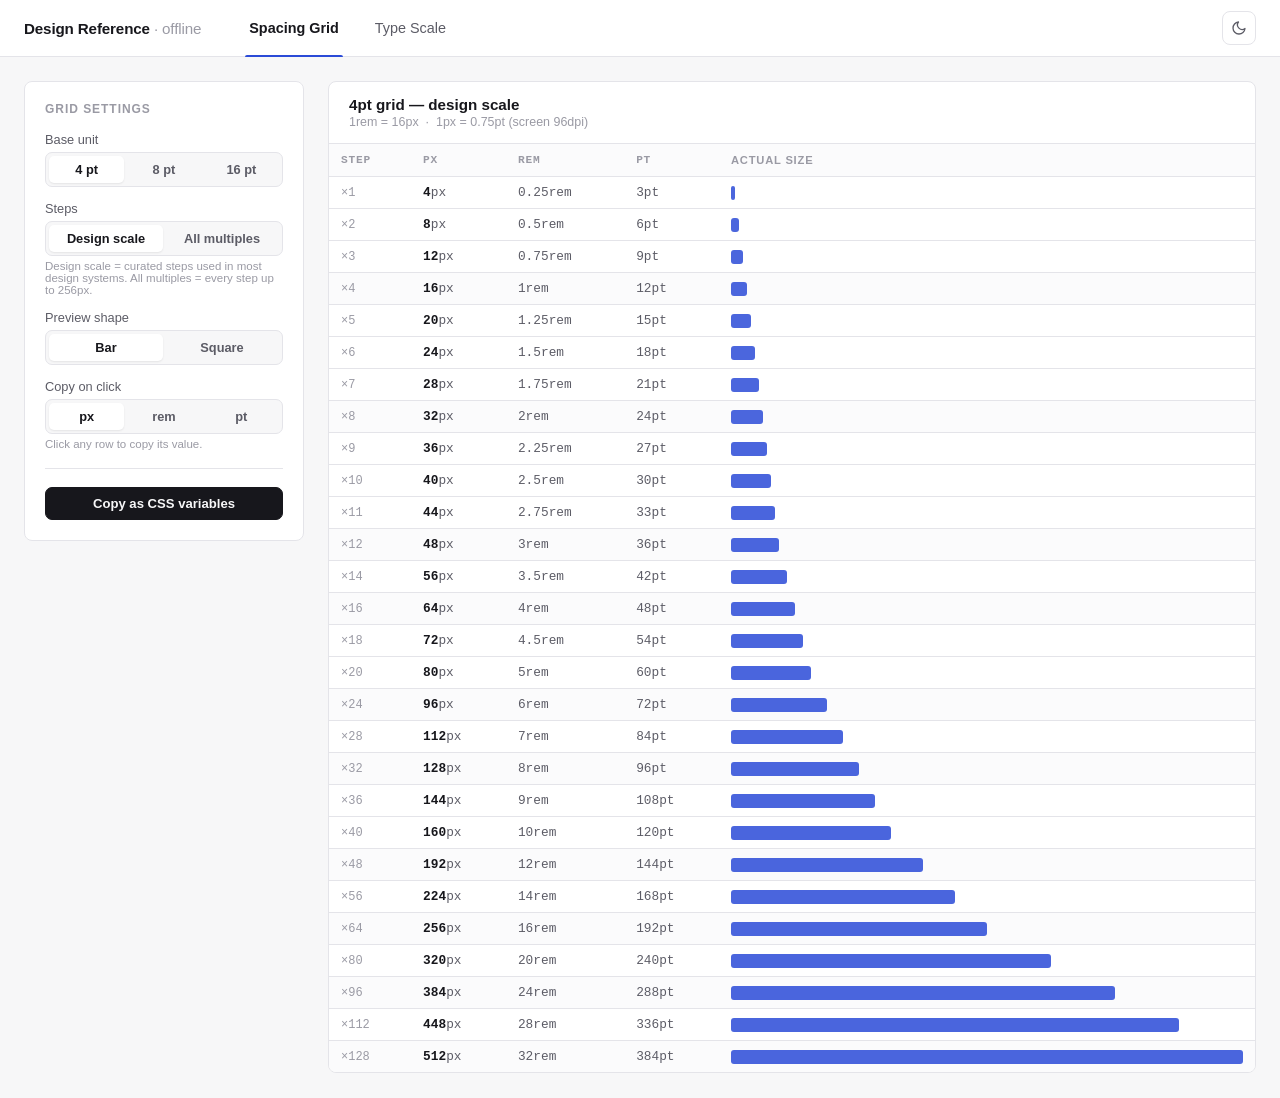
==== index.html @ 688b5477 "Add landing/blog page preview to type scale and make layout fluid (v1.3.0)" ====
<!DOCTYPE html>
<html lang="en">
<head>
<meta charset="UTF-8">
<meta name="viewport" content="width=device-width, initial-scale=1.0">
<title>Design Reference — Spacing & Type Scale</title>
<script>
(function(){
  try{
    var t = localStorage.getItem('theme');
    if(!t) t = window.matchMedia && matchMedia('(prefers-color-scheme: dark)').matches ? 'dark' : 'light';
    document.documentElement.setAttribute('data-theme', t);
  }catch(e){}
})();
</script>
<style>
  :root{
    --bg:#f7f7f8;
    --surface:#ffffff;
    --surface-2:#fbfbfc;
    --border:#e4e4e9;
    --border-soft:#f0f0f3;
    --border-strong:#d0d0d8;
    --text:#17171c;
    --text-2:#5c5c66;
    --text-3:#9a9aa4;
    --accent:#2b4bd7;
    --accent-soft:#eef1fd;
    --flash:#dcfce7;
    --mono:ui-monospace,'Cascadia Code','SF Mono',Menlo,Consolas,monospace;
    --sans:-apple-system,BlinkMacSystemFont,'Segoe UI',Roboto,Helvetica,Arial,sans-serif;
    --radius:8px;
    color-scheme:light;
  }
  [data-theme="dark"]{
    --bg:#141417;
    --surface:#1d1d22;
    --surface-2:#222228;
    --border:#2c2c34;
    --border-soft:#26262d;
    --border-strong:#3e3e48;
    --text:#ececf1;
    --text-2:#a5a5b0;
    --text-3:#70707c;
    --accent:#7e96f2;
    --accent-soft:#232a45;
    --flash:#1d3a2a;
    color-scheme:dark;
  }
  *{box-sizing:border-box;margin:0;padding:0}
  html{font-size:16px}
  body{
    font-family:var(--sans);
    background:var(--bg);
    color:var(--text);
    -webkit-font-smoothing:antialiased;
    min-height:100vh;
  }

  /* ---------- Top bar / tabs ---------- */
  header{
    background:var(--surface);
    border-bottom:1px solid var(--border);
    position:sticky;top:0;z-index:50;
  }
  .topbar{
    display:flex;align-items:center;gap:32px;
    padding:0 24px;height:56px;
  }
  .brand{font-weight:700;font-size:.95rem;letter-spacing:-.01em;white-space:nowrap}
  .brand span{color:var(--text-3);font-weight:500}
  nav{display:flex;gap:4px;height:100%}
  .tab-btn{
    appearance:none;border:none;background:none;cursor:pointer;
    font:inherit;font-size:.9rem;font-weight:500;color:var(--text-2);
    padding:0 16px;height:100%;position:relative;
  }
  .tab-btn:hover{color:var(--text)}
  .tab-btn.active{color:var(--text);font-weight:600}
  .tab-btn.active::after{
    content:"";position:absolute;left:12px;right:12px;bottom:-1px;
    height:2px;background:var(--accent);border-radius:2px 2px 0 0;
  }
  .tab-btn:focus-visible{outline:2px solid var(--accent);outline-offset:-4px;border-radius:6px}

  .theme-toggle{
    margin-left:auto;appearance:none;cursor:pointer;
    background:none;border:1px solid var(--border);border-radius:8px;
    width:34px;height:34px;display:flex;align-items:center;justify-content:center;
    color:var(--text-2);flex:none;
  }
  .theme-toggle:hover{color:var(--text);border-color:var(--border-strong)}
  .theme-toggle:focus-visible{outline:2px solid var(--accent);outline-offset:2px}
  .theme-toggle svg{width:16px;height:16px;display:block}
  [data-theme="dark"] .icon-moon{display:none}
  :root:not([data-theme="dark"]) .icon-sun{display:none}

  main{padding:24px}
  .panel{display:none}
  .panel.active{display:block}

  /* ---------- Shared layout: sidebar + content ---------- */
  .tool{
    display:grid;grid-template-columns:280px 1fr;gap:24px;align-items:start;
  }
  .sidebar{
    background:var(--surface);border:1px solid var(--border);border-radius:var(--radius);
    padding:20px;position:sticky;top:80px;
  }
  .sidebar h2{font-size:.75rem;font-weight:700;text-transform:uppercase;letter-spacing:.08em;color:var(--text-3);margin-bottom:16px}
  .field{margin-bottom:14px}
  .field label{display:block;font-size:.8rem;font-weight:500;color:var(--text-2);margin-bottom:5px}
  .field input[type=text],.field input[type=number],.field select{
    width:100%;padding:8px 10px;font:inherit;font-size:.875rem;
    border:1px solid var(--border-strong);border-radius:6px;background:var(--surface);color:var(--text);
  }
  .field input:focus,.field select:focus{outline:2px solid var(--accent);outline-offset:-1px;border-color:var(--accent)}
  .field .hint{font-size:.72rem;color:var(--text-3);margin-top:4px}
  .divider{height:1px;background:var(--border);margin:18px 0}

  .seg{
    display:flex;background:var(--bg);border:1px solid var(--border);border-radius:7px;padding:3px;gap:2px;
  }
  .seg button{
    flex:1;appearance:none;border:none;background:none;cursor:pointer;
    font:inherit;font-size:.8rem;font-weight:600;color:var(--text-2);
    padding:6px 4px;border-radius:5px;
  }
  .seg button.active{background:var(--surface);color:var(--text);box-shadow:0 1px 2px rgba(0,0,0,.08)}
  .seg button:focus-visible{outline:2px solid var(--accent);outline-offset:-2px}

  .btn{
    appearance:none;border:1px solid var(--border-strong);background:var(--surface);
    font:inherit;font-size:.82rem;font-weight:600;color:var(--text);
    padding:8px 14px;border-radius:7px;cursor:pointer;width:100%;
  }
  .btn:hover{border-color:var(--text-3)}
  .btn.primary{background:var(--text);border-color:var(--text);color:var(--bg)}
  .btn.primary:hover{opacity:.88}
  .btn:focus-visible{outline:2px solid var(--accent);outline-offset:2px}

  .content{
    background:var(--surface);border:1px solid var(--border);border-radius:var(--radius);
    overflow:hidden;
  }
  .content-head{
    display:flex;align-items:center;justify-content:space-between;gap:16px;
    padding:14px 20px;border-bottom:1px solid var(--border);flex-wrap:wrap;
  }
  .content-head h3{font-size:.95rem;font-weight:650}
  .content-head .sub{font-size:.78rem;color:var(--text-3);font-weight:400;margin-top:2px}

  /* ---------- Spacing table ---------- */
  .sp-table{width:100%;border-collapse:collapse}
  .sp-table th{
    text-align:left;font-size:.7rem;font-weight:700;text-transform:uppercase;letter-spacing:.07em;
    color:var(--text-3);padding:10px 12px;border-bottom:1px solid var(--border);
    background:var(--surface-2);position:sticky;top:56px;z-index:10;
  }
  .sp-table td{
    padding:8px 12px;border-bottom:1px solid var(--border);
    font-size:.85rem;vertical-align:middle;
  }
  .sp-table tr:last-child td{border-bottom:none}
  .sp-table tr.sp-row{cursor:pointer}
  .sp-table tr.sp-row:hover{background:var(--accent-soft)}
  .sp-table tr.milestone td{background:var(--surface-2)}
  .sp-table tr.milestone:hover td{background:var(--accent-soft)}
  td.mono,th.num{font-family:var(--mono)}
  td.mono{font-size:.8rem;color:var(--text-2);white-space:nowrap}
  td.mono b{color:var(--text);font-weight:600}
  .mult{font-family:var(--mono);font-size:.75rem;color:var(--text-3);white-space:nowrap}
  .bar-cell{width:45%}
  .bar{
    height:14px;background:var(--accent);border-radius:3px;min-width:2px;
    opacity:.85;
  }
  .bar-wrap{display:flex;align-items:center;gap:8px}
  .square{
    background:var(--accent-soft);border:1.5px solid var(--accent);border-radius:3px;flex:none;
  }
  .copied-flash{animation:flash .6s ease}
  @keyframes flash{0%{background:var(--flash)}100%{background:transparent}}

  /* ---------- Type scale ---------- */
  .ts-rows{padding:8px 0}
  .ts-row{
    display:flex;align-items:baseline;gap:20px;
    padding:10px 20px;border-bottom:1px solid var(--border-soft);
  }
  .ts-row:last-child{border-bottom:none}
  .ts-row:hover{background:var(--surface-2)}
  .ts-meta{
    flex:none;width:150px;text-align:right;
    font-family:var(--mono);font-size:.75rem;color:var(--text-3);
    display:flex;justify-content:flex-end;align-items:baseline;gap:10px;
    cursor:pointer;user-select:none;
  }
  .ts-meta:hover .ts-size{color:var(--accent)}
  .ts-tag{font-weight:700;color:var(--text-2)}
  .ts-size{white-space:nowrap}
  .ts-sample{
    flex:1;min-width:0;white-space:nowrap;overflow:hidden;
    outline:none;
  }
  .ts-sample:focus{outline:2px dashed var(--border-strong);outline-offset:2px;border-radius:4px}

  .head-controls{display:flex;gap:10px;flex-wrap:wrap;align-items:center}
  .head-controls .seg button{flex:none;padding:6px 12px}
  .head-controls .btn{width:auto}

  /* ---------- page preview (landing / blog) ---------- */
  .pv-select{
    padding:7px 10px;font:inherit;font-size:.82rem;font-weight:500;
    border:1px solid var(--border-strong);border-radius:7px;
    background:var(--surface);color:var(--text);cursor:pointer;
  }
  .pv-select:focus{outline:2px solid var(--accent);outline-offset:-1px}
  #ts-preview{padding:20px;background:var(--bg);border-top:1px solid var(--border)}
  #ts-preview.fullscreen{position:fixed;inset:0;z-index:80;overflow:auto;padding:24px;border:none}
  .pv-close{display:none;position:fixed;top:16px;right:16px;z-index:81;width:auto}
  #ts-preview.fullscreen .pv-close{display:block}
  .pv-frame{background:var(--surface);border:1px solid var(--border);border-radius:10px;margin:0 auto;overflow:hidden}
  .pv-frame.mobile{width:375px;max-width:100%}
  #ts-body.side{display:grid;grid-template-columns:1fr 1fr;align-items:stretch}
  #ts-body.side .ts-rows{max-height:75vh;overflow:auto}
  #ts-body.side #ts-preview:not(.fullscreen){max-height:75vh;overflow:auto;border-top:none;border-left:1px solid var(--border)}
  @media (max-width:1100px){
    #ts-body.side{grid-template-columns:1fr}
    #ts-body.side .ts-rows{max-height:none}
    #ts-body.side #ts-preview:not(.fullscreen){max-height:none;border-left:none;border-top:1px solid var(--border)}
  }

  .pv-page{
    font-family:var(--pv-body-font);font-weight:var(--pv-body-weight);
    line-height:var(--pv-body-lh);font-size:var(--pv-p);color:var(--text);
    padding:32px;overflow-wrap:break-word;
  }
  .pv-frame.mobile .pv-page{padding:20px}
  .pv-page h1,.pv-page h2,.pv-page h3{
    font-family:var(--pv-head-font);font-weight:var(--pv-head-weight);
    line-height:var(--pv-head-lh);letter-spacing:var(--pv-head-ls);margin:0 0 .45em;
  }
  .pv-page h1{font-size:var(--pv-h1)}
  .pv-page h2{font-size:var(--pv-h2);margin-top:1.6em}
  .pv-page h3{font-size:var(--pv-h3)}
  .pv-page p{margin:0 0 1em}
  .pv-page small{font-size:var(--pv-small);color:var(--text-3)}
  .pv-page ul{margin:0 0 1em 1.2em;padding:0}
  .pv-page li{margin-bottom:.4em}
  .pv-page blockquote{
    margin:1.4em 0;padding:.2em 0 .2em 1em;border-left:3px solid var(--accent);
    color:var(--text-2);font-size:var(--pv-h6);
  }
  .pv-nav{display:flex;justify-content:space-between;align-items:baseline;gap:16px;padding-bottom:24px;border-bottom:1px solid var(--border);margin-bottom:40px}
  .pv-nav span{font-size:var(--pv-small);color:var(--text-2)}
  .pv-hero{text-align:center;max-width:640px;margin:0 auto 56px}
  .pv-hero p{color:var(--text-2)}
  .pv-btn{
    display:inline-block;font-size:var(--pv-small);font-weight:600;
    border:1px solid var(--border-strong);border-radius:8px;padding:.6em 1.1em;margin:0 4px;
  }
  .pv-btn.primary{background:var(--accent);border-color:var(--accent);color:#fff}
  .pv-cards{display:grid;grid-template-columns:repeat(auto-fit,minmax(170px,1fr));gap:16px;margin-top:1.2em}
  .pv-cards>div{border:1px solid var(--border);border-radius:8px;padding:18px}
  .pv-cards p{margin:0;color:var(--text-2);font-size:var(--pv-small)}
  .pv-foot{border-top:1px solid var(--border);margin-top:48px;padding-top:20px}
  .pv-article{max-width:640px;margin:0 auto}
  .pv-lede{font-size:var(--pv-h6);color:var(--text-2)}

  /* toast */
  #toast{
    position:fixed;bottom:24px;left:50%;transform:translateX(-50%) translateY(80px);
    background:var(--text);color:var(--bg);font-size:.82rem;font-weight:500;
    padding:9px 16px;border-radius:8px;opacity:0;transition:.25s ease;pointer-events:none;z-index:100;
    font-family:var(--mono);
  }
  #toast.show{opacity:1;transform:translateX(-50%) translateY(0)}

  /* modal for CSS export */
  #modal{
    position:fixed;inset:0;background:rgba(20,20,25,.45);z-index:90;
    display:none;align-items:center;justify-content:center;padding:24px;
  }
  #modal.open{display:flex}
  .modal-box{
    background:var(--surface);border-radius:12px;max-width:560px;width:100%;
    max-height:80vh;display:flex;flex-direction:column;overflow:hidden;
    box-shadow:0 20px 60px rgba(0,0,0,.25);
  }
  .modal-head{display:flex;justify-content:space-between;align-items:center;padding:14px 18px;border-bottom:1px solid var(--border)}
  .modal-head h4{font-size:.9rem}
  .modal-head button{appearance:none;border:none;background:none;font-size:1.1rem;cursor:pointer;color:var(--text-3);padding:4px}
  .modal-box pre{
    overflow:auto;padding:16px 18px;font-family:var(--mono);font-size:.78rem;line-height:1.55;
    color:var(--text-2);flex:1;
  }
  .modal-foot{padding:12px 18px;border-top:1px solid var(--border)}

  @media (max-width:900px){
    .tool{grid-template-columns:1fr}
    .sidebar{position:static}
    .ts-meta{width:110px}
    .bar-cell{width:30%}
  }
</style>
</head>
<body>

<header>
  <div class="topbar">
    <div class="brand">Design Reference <span>· offline</span></div>
    <nav role="tablist">
      <button class="tab-btn active" role="tab" data-tab="spacing" aria-selected="true">Spacing Grid</button>
      <button class="tab-btn" role="tab" data-tab="type" aria-selected="false">Type Scale</button>
    </nav>
    <button class="theme-toggle" id="theme-toggle" aria-label="Toggle dark mode" title="Toggle dark mode">
      <svg class="icon-moon" viewBox="0 0 24 24" fill="none" stroke="currentColor" stroke-width="2" stroke-linecap="round" stroke-linejoin="round" aria-hidden="true">
        <path d="M21 12.8A9 9 0 1 1 11.2 3a7 7 0 0 0 9.8 9.8z"/>
      </svg>
      <svg class="icon-sun" viewBox="0 0 24 24" fill="none" stroke="currentColor" stroke-width="2" stroke-linecap="round" stroke-linejoin="round" aria-hidden="true">
        <circle cx="12" cy="12" r="4"/>
        <path d="M12 2v2M12 20v2M4.93 4.93l1.41 1.41M17.66 17.66l1.41 1.41M2 12h2M20 12h2M4.93 19.07l1.41-1.41M17.66 6.34l1.41-1.41"/>
      </svg>
    </button>
  </div>
</header>

<main>

<!-- ============ SPACING ============ -->
<section id="panel-spacing" class="panel active">
  <div class="tool">
    <aside class="sidebar">
      <h2>Grid settings</h2>
      <div class="field">
        <label>Base unit</label>
        <div class="seg" id="sp-base">
          <button data-v="4" class="active">4&nbsp;pt</button>
          <button data-v="8">8&nbsp;pt</button>
          <button data-v="16">16&nbsp;pt</button>
        </div>
      </div>
      <div class="field">
        <label>Steps</label>
        <div class="seg" id="sp-mode">
          <button data-v="curated" class="active">Design scale</button>
          <button data-v="all">All multiples</button>
        </div>
        <div class="hint">Design scale = curated steps used in most design systems. All multiples = every step up to 256px.</div>
      </div>
      <div class="field">
        <label>Preview shape</label>
        <div class="seg" id="sp-shape">
          <button data-v="bar" class="active">Bar</button>
          <button data-v="square">Square</button>
        </div>
      </div>
      <div class="field">
        <label>Copy on click</label>
        <div class="seg" id="sp-copyunit">
          <button data-v="px" class="active">px</button>
          <button data-v="rem">rem</button>
          <button data-v="pt">pt</button>
        </div>
        <div class="hint">Click any row to copy its value.</div>
      </div>
      <div class="divider"></div>
      <button class="btn primary" id="sp-export">Copy as CSS variables</button>
    </aside>

    <div class="content">
      <div class="content-head">
        <div>
          <h3 id="sp-title">4pt grid — design scale</h3>
          <div class="sub">1rem = 16px &nbsp;·&nbsp; 1px = 0.75pt (screen 96dpi)</div>
        </div>
      </div>
      <table class="sp-table">
        <thead>
          <tr>
            <th class="num">Step</th>
            <th class="num">px</th>
            <th class="num">rem</th>
            <th class="num">pt</th>
            <th class="bar-cell">Actual size</th>
          </tr>
        </thead>
        <tbody id="sp-body"></tbody>
      </table>
    </div>
  </div>
</section>

<!-- ============ TYPE SCALE ============ -->
<section id="panel-type" class="panel">
  <div class="tool">
    <aside class="sidebar">
      <h2>Type settings</h2>
      <div class="field">
        <label for="ts-basesize">Base font-size (px)</label>
        <input type="number" id="ts-basesize" value="16" min="8" max="32" step="1">
      </div>
      <div class="field">
        <label for="ts-scale">Scale ratio</label>
        <select id="ts-scale">
          <option value="1.067">1.067 — Minor Second</option>
          <option value="1.125">1.125 — Major Second</option>
          <option value="1.200" selected>1.200 — Minor Third</option>
          <option value="1.250">1.250 — Major Third</option>
          <option value="1.333">1.333 — Perfect Fourth</option>
          <option value="1.414">1.414 — Augmented Fourth</option>
          <option value="1.500">1.500 — Perfect Fifth</option>
          <option value="1.618">1.618 — Golden Ratio</option>
          <option value="custom">Custom…</option>
        </select>
      </div>
      <div class="field" id="ts-custom-wrap" style="display:none">
        <label for="ts-custom">Custom ratio</label>
        <input type="number" id="ts-custom" value="1.28" min="1.01" max="2.5" step="0.001">
      </div>

      <div class="divider"></div>
      <h2>Body</h2>
      <div class="field">
        <label for="ts-font">Font</label>
        <select id="ts-font">
          <option value="Inter, -apple-system, BlinkMacSystemFont, 'Segoe UI', sans-serif" selected>Inter / System Sans</option>
          <option value="Arial, Helvetica, sans-serif">Arial / Helvetica</option>
          <option value="Verdana, Geneva, sans-serif">Verdana</option>
          <option value="'Trebuchet MS', sans-serif">Trebuchet MS</option>
          <option value="Georgia, 'Times New Roman', serif">Georgia</option>
          <option value="'Times New Roman', Times, serif">Times New Roman</option>
          <option value="'Palatino Linotype', Palatino, serif">Palatino</option>
          <option value="'Courier New', Courier, monospace">Courier New</option>
          <option value="ui-monospace, Menlo, Consolas, monospace">System Mono</option>
        </select>
        <div class="hint">System fonts only — works fully offline. Inter falls back to system sans if not installed.</div>
      </div>
      <div class="field">
        <label for="ts-bodyweight">Weight</label>
        <select id="ts-bodyweight">
          <option value="300">300 — Light</option>
          <option value="400">400 — Regular</option>
          <option value="500" selected>500 — Medium</option>
          <option value="600">600 — Semibold</option>
        </select>
      </div>
      <div class="field">
        <label for="ts-bodylh">Line-height</label>
        <input type="number" id="ts-bodylh" value="1.6" min="1" max="2.4" step="0.05">
      </div>

      <div class="divider"></div>
      <h2>Headings</h2>
      <div class="field">
        <label for="ts-headfont">Font</label>
        <select id="ts-headfont">
          <option value="inherit" selected>Inherit from body</option>
          <option value="Inter, -apple-system, BlinkMacSystemFont, 'Segoe UI', sans-serif">Inter / System Sans</option>
          <option value="Arial, Helvetica, sans-serif">Arial / Helvetica</option>
          <option value="Verdana, Geneva, sans-serif">Verdana</option>
          <option value="'Trebuchet MS', sans-serif">Trebuchet MS</option>
          <option value="Georgia, 'Times New Roman', serif">Georgia</option>
          <option value="'Times New Roman', Times, serif">Times New Roman</option>
          <option value="'Palatino Linotype', Palatino, serif">Palatino</option>
          <option value="'Courier New', Courier, monospace">Courier New</option>
          <option value="ui-monospace, Menlo, Consolas, monospace">System Mono</option>
        </select>
      </div>
      <div class="field">
        <label for="ts-headweight">Weight</label>
        <select id="ts-headweight">
          <option value="400">400 — Regular</option>
          <option value="500">500 — Medium</option>
          <option value="600">600 — Semibold</option>
          <option value="700" selected>700 — Bold</option>
          <option value="800">800 — Extrabold</option>
        </select>
      </div>
      <div class="field">
        <label for="ts-headlh">Line-height</label>
        <input type="number" id="ts-headlh" value="1.15" min="0.9" max="2" step="0.05">
      </div>
      <div class="field">
        <label for="ts-headls">Letter-spacing (em)</label>
        <input type="number" id="ts-headls" value="-0.022" min="-0.1" max="0.2" step="0.002">
      </div>

      <div class="divider"></div>
      <button class="btn primary" id="ts-export">Copy as CSS variables</button>
    </aside>

    <div class="content">
      <div class="content-head">
        <div>
          <h3>Type scale preview</h3>
          <div class="sub">Click a size label to copy it · click the text to edit the sample sentence</div>
        </div>
        <div class="head-controls">
          <div class="seg" id="ts-unit">
            <button data-v="rem" class="active">REM</button>
            <button data-v="px">PX</button>
            <button data-v="pt">PT</button>
          </div>
          <select id="pv-tpl" class="pv-select" aria-label="Page preview template">
            <option value="landing" selected>Landing page</option>
            <option value="blog">Blog post</option>
          </select>
          <div class="seg" id="pv-layout">
            <button data-v="below" class="active">Below</button>
            <button data-v="side">Side</button>
          </div>
          <div class="seg" id="ts-device">
            <button data-v="desktop" class="active">Desktop</button>
            <button data-v="mobile">Mobile</button>
          </div>
          <button class="btn" id="ts-fullscreen">Fullscreen</button>
        </div>
      </div>
      <div id="ts-body">
        <div class="ts-rows" id="ts-rows"></div>
        <div id="ts-preview">
          <button class="btn pv-close" id="pv-close">Close ✕ &nbsp;(Esc)</button>
          <div class="pv-frame" id="pv-frame"><div class="pv-page" id="pv-page"></div></div>
        </div>
      </div>
    </div>
  </div>
</section>

</main>

<div id="toast" role="status"></div>

<div id="modal" aria-modal="true" role="dialog">
  <div class="modal-box">
    <div class="modal-head">
      <h4 id="modal-title">CSS variables</h4>
      <button id="modal-close" aria-label="Close">✕</button>
    </div>
    <pre id="modal-code"></pre>
    <div class="modal-foot">
      <button class="btn primary" id="modal-copy">Copy to clipboard</button>
    </div>
  </div>
</div>

<script>
(function(){
  "use strict";
  var REM = 16;                 // 1rem = 16px
  var PX_TO_PT = 72/96;         // 0.75

  /* ---------- helpers ---------- */
  function $(s,c){return (c||document).querySelector(s)}
  function $$(s,c){return Array.prototype.slice.call((c||document).querySelectorAll(s))}
  function fmt(n,d){ var s = n.toFixed(d===undefined?3:d); return s.replace(/\.?0+$/,'') || '0'; }

  var toastTimer=null;
  function toast(msg){
    var t=$('#toast'); t.textContent=msg; t.classList.add('show');
    clearTimeout(toastTimer);
    toastTimer=setTimeout(function(){t.classList.remove('show')},1400);
  }
  function copyText(txt,label){
    function done(){ toast('Copied: '+(label||txt)); }
    if(navigator.clipboard && navigator.clipboard.writeText){
      navigator.clipboard.writeText(txt).then(done,function(){fallback()});
    } else fallback();
    function fallback(){
      var ta=document.createElement('textarea');
      ta.value=txt; ta.style.position='fixed'; ta.style.opacity='0';
      document.body.appendChild(ta); ta.select();
      try{document.execCommand('copy');done();}catch(e){}
      document.body.removeChild(ta);
    }
  }

  /* segmented control wiring */
  function seg(id, onChange){
    var el=$(id);
    el.addEventListener('click',function(e){
      var b=e.target.closest('button'); if(!b) return;
      $$('button',el).forEach(function(x){x.classList.remove('active')});
      b.classList.add('active');
      onChange(b.dataset.v);
    });
    return function(){ return $('button.active',el).dataset.v; };
  }

  /* ---------- theme toggle ---------- */
  $('#theme-toggle').addEventListener('click',function(){
    var next = document.documentElement.getAttribute('data-theme')==='dark' ? 'light' : 'dark';
    document.documentElement.setAttribute('data-theme', next);
    try{ localStorage.setItem('theme', next); }catch(e){}
  });

  /* ---------- tabs ---------- */
  $$('.tab-btn').forEach(function(btn){
    btn.addEventListener('click',function(){
      $$('.tab-btn').forEach(function(b){b.classList.remove('active');b.setAttribute('aria-selected','false')});
      btn.classList.add('active'); btn.setAttribute('aria-selected','true');
      $$('.panel').forEach(function(p){p.classList.remove('active')});
      $('#panel-'+btn.dataset.tab).classList.add('active');
    });
  });

  /* ================= SPACING ================= */
  // Curated design-system scales (px)
  var CURATED = {
    4:[4,8,12,16,20,24,28,32,36,40,44,48,56,64,72,80,96,112,128,144,160,192,224,256,320,384,448,512],
    8:[8,16,24,32,40,48,56,64,72,80,96,112,128,160,192,224,256,320,384,448,512],
    16:[16,32,48,64,80,96,112,128,160,192,224,256,320,384,448,512]
  };
  var MILESTONES = [16,32,48,64,96,128,192,256,384,512]; // visually anchor rows

  var spState = { base:4, mode:'curated', shape:'bar', copy:'px' };

  var getBase   = seg('#sp-base',   function(v){spState.base=+v; renderSpacing();});
  var getMode   = seg('#sp-mode',   function(v){spState.mode=v; renderSpacing();});
  var getShape  = seg('#sp-shape',  function(v){spState.shape=v; renderSpacing();});
  var getCopyU  = seg('#sp-copyunit',function(v){spState.copy=v;});

  function spacingValues(){
    if(spState.mode==='all'){
      var out=[], b=spState.base;
      for(var v=b; v<=256; v+=b) out.push(v);
      return out;
    }
    return CURATED[spState.base];
  }

  function renderSpacing(){
    var vals = spacingValues();
    var body = $('#sp-body');
    var maxBar = 512;
    $('#sp-title').textContent = spState.base+'pt grid — '+(spState.mode==='curated'?'design scale':'all multiples');
    var html = vals.map(function(px,i){
      var step = px/spState.base;
      var rem = px/REM, pt = px*PX_TO_PT;
      var isMile = MILESTONES.indexOf(px)>-1;
      var vis;
      if(spState.shape==='square'){
        var s = Math.min(px,96);
        vis = '<div class="bar-wrap"><div class="square" style="width:'+s+'px;height:'+s+'px" title="'+px+'×'+px+'px"></div>'+
              (px>96?'<span style="font-size:.7rem;color:var(--text-3)">shown capped at 96px</span>':'')+'</div>';
      } else {
        var w = Math.min(px,maxBar);
        vis = '<div class="bar-wrap"><div class="bar" style="width:'+w+'px"></div>'+
              (px>maxBar?'<span style="font-size:.7rem;color:var(--text-3)">capped</span>':'')+'</div>';
      }
      return '<tr class="sp-row'+(isMile?' milestone':'')+'" data-px="'+px+'">'+
        '<td class="mono"><span class="mult">×'+fmt(step,2)+'</span></td>'+
        '<td class="mono"><b>'+px+'</b>px</td>'+
        '<td class="mono">'+fmt(rem,4)+'rem</td>'+
        '<td class="mono">'+fmt(pt,2)+'pt</td>'+
        '<td class="bar-cell">'+vis+'</td>'+
      '</tr>';
    }).join('');
    body.innerHTML = html;
  }

  $('#sp-body').addEventListener('click',function(e){
    var tr = e.target.closest('tr.sp-row'); if(!tr) return;
    var px = +tr.dataset.px, val;
    if(spState.copy==='rem') val = fmt(px/REM,4)+'rem';
    else if(spState.copy==='pt') val = fmt(px*PX_TO_PT,2)+'pt';
    else val = px+'px';
    copyText(val);
    tr.classList.remove('copied-flash'); void tr.offsetWidth; tr.classList.add('copied-flash');
  });

  $('#sp-export').addEventListener('click',function(){
    var vals = spacingValues();
    var lines = vals.map(function(px){
      var step = fmt(px/spState.base,2).replace('.','-');
      return '  --space-'+step+': '+fmt(px/REM,4)+'rem; /* '+px+'px */';
    });
    openModal('Spacing — '+spState.base+'pt grid', ':root {\n'+lines.join('\n')+'\n}');
  });

  /* ================= TYPE SCALE ================= */
  var LEVELS = [
    {tag:'h1', exp:6},{tag:'h2', exp:5},{tag:'h3', exp:4},
    {tag:'h4', exp:3},{tag:'h5', exp:2},{tag:'h6', exp:1},
    {tag:'p', exp:0},{tag:'small', exp:-1},{tag:'tiny', exp:-2}
  ];
  var SAMPLE = 'The quick brown fox jumps over the lazy dog';
  var samples = {}; LEVELS.forEach(function(l){samples[l.tag]=SAMPLE});

  var tsUnit = 'rem';
  seg('#ts-unit', function(v){ tsUnit=v; renderType(); });

  var ids = ['ts-basesize','ts-scale','ts-custom','ts-font','ts-bodyweight','ts-bodylh','ts-headfont','ts-headweight','ts-headlh','ts-headls'];
  ids.forEach(function(id){
    $('#'+id).addEventListener('input', function(){
      if(id==='ts-scale'){
        $('#ts-custom-wrap').style.display = ($('#ts-scale').value==='custom') ? '' : 'none';
      }
      renderType();
    });
  });

  function getRatio(){
    var v = $('#ts-scale').value;
    if(v==='custom') return parseFloat($('#ts-custom').value)||1.2;
    return parseFloat(v);
  }
  function getCfg(){
    return {
      base: parseFloat($('#ts-basesize').value)||16,
      ratio: getRatio(),
      font: $('#ts-font').value,
      bodyWeight: $('#ts-bodyweight').value,
      bodyLh: parseFloat($('#ts-bodylh').value)||1.6,
      headFont: $('#ts-headfont').value,
      headWeight: $('#ts-headweight').value,
      headLh: parseFloat($('#ts-headlh').value)||1.15,
      headLs: parseFloat($('#ts-headls').value)||0
    };
  }
  function sizeLabel(px){
    if(tsUnit==='px')  return fmt(px,2)+'px';
    if(tsUnit==='pt')  return fmt(px*PX_TO_PT,2)+'pt';
    return fmt(px/REM,3)+'rem';
  }

  function renderType(){
    var c = getCfg();
    var rows = $('#ts-rows');
    rows.innerHTML = LEVELS.map(function(l){
      var px = c.base * Math.pow(c.ratio, l.exp);
      var isHead = l.exp>0;
      var style = 'font-size:'+fmt(px,3)+'px;'+
        'font-family:'+(isHead ? (c.headFont==='inherit'?c.font:c.headFont) : c.font)+';'+
        'font-weight:'+(isHead?c.headWeight:c.bodyWeight)+';'+
        'line-height:'+(isHead?c.headLh:c.bodyLh)+';'+
        (isHead && c.headLs ? 'letter-spacing:'+c.headLs+'em;':'')+
        (l.tag==='tiny'?'color:var(--text-3);':'');
      return '<div class="ts-row">'+
        '<div class="ts-meta" data-px="'+fmt(px,3)+'" title="Click to copy">'+
          '<span class="ts-tag">'+l.tag+'</span>'+
          '<span class="ts-size">'+sizeLabel(px)+'</span>'+
        '</div>'+
        '<div class="ts-sample" contenteditable="true" spellcheck="false" data-tag="'+l.tag+'" style="'+style+'">'+samples[l.tag]+'</div>'+
      '</div>';
    }).join('');
    renderPreview();
  }

  /* ---------- page preview (landing / blog) ---------- */
  var TPL = {
    landing:
      '<header class="pv-nav"><strong>Northwind</strong><span>Features · Pricing · Docs · Contact</span></header>'+
      '<section class="pv-hero">'+
        '<h1>Ship consistent interfaces, faster</h1>'+
        '<p>Northwind gives your team a shared rhythm for spacing and typography, so every screen feels like it belongs to the same product.</p>'+
        '<p><span class="pv-btn primary">Get started</span><span class="pv-btn">See how it works</span></p>'+
      '</section>'+
      '<section>'+
        '<h2>Why teams choose it</h2>'+
        '<div class="pv-cards">'+
          '<div><h3>Modular scale</h3><p>Every size derives from one ratio, keeping hierarchy predictable across pages.</p></div>'+
          '<div><h3>Design tokens</h3><p>Export the whole system as CSS variables and drop it into any codebase.</p></div>'+
          '<div><h3>Works offline</h3><p>A single HTML file with zero dependencies — open it anywhere, anytime.</p></div>'+
        '</div>'+
      '</section>'+
      '<footer class="pv-foot"><small>© 2026 Northwind Labs — Terms · Privacy</small></footer>',
    blog:
      '<article class="pv-article">'+
        '<small>Design systems · March 2026 · 6 min read</small>'+
        '<h1>Choosing a type scale that holds up in real layouts</h1>'+
        '<p class="pv-lede">A modular scale looks tidy in a spec sheet, but the real test is how it behaves inside navigation bars, cards and long-form text.</p>'+
        '<p>Most teams pick a ratio, generate nine sizes and move on. Then the h1 wraps awkwardly on mobile, captions become unreadable, and buttons inherit sizes that were never meant for them.</p>'+
        '<h2>Start from the body size</h2>'+
        '<p>Body text is where readers spend their time, so lock it first — usually 16 to 18px — and let the ratio grow the headings from there instead of designing the hero headline first.</p>'+
        '<blockquote>“The scale is not the system. The system is how the scale survives contact with content.”</blockquote>'+
        '<h3>Test with real content</h3>'+
        '<p>Preview the scale against the kind of pages you actually ship:</p>'+
        '<ul>'+
          '<li>A landing page with a hero and feature cards</li>'+
          '<li>A long-form article with quotes and lists</li>'+
          '<li>Dense UI like tables and sidebars</li>'+
        '</ul>'+
        '<p>If the hierarchy still reads clearly in all three, the ratio is right. If not, adjust the ratio — not the individual sizes.</p>'+
        '<p><small>Filed under typography, design tokens</small></p>'+
      '</article>'
  };

  var pvLayout='below', tsDevice='desktop';
  seg('#pv-layout', function(v){pvLayout=v; updatePreviewLayout();});
  seg('#ts-device', function(v){tsDevice=v; updatePreviewLayout();});
  $('#pv-tpl').addEventListener('input', function(){ renderPreview(); });

  function renderPreview(){
    var c = getCfg(), f = $('#pv-frame');
    function px(exp){ return fmt(c.base*Math.pow(c.ratio,exp),3)+'px'; }
    ['h1','h2','h3','h4','h5','h6'].forEach(function(t,i){ f.style.setProperty('--pv-'+t, px(6-i)); });
    f.style.setProperty('--pv-p', px(0));
    f.style.setProperty('--pv-small', px(-1));
    f.style.setProperty('--pv-body-font', c.font);
    f.style.setProperty('--pv-head-font', c.headFont==='inherit'?c.font:c.headFont);
    f.style.setProperty('--pv-body-weight', c.bodyWeight);
    f.style.setProperty('--pv-head-weight', c.headWeight);
    f.style.setProperty('--pv-body-lh', c.bodyLh);
    f.style.setProperty('--pv-head-lh', c.headLh);
    f.style.setProperty('--pv-head-ls', c.headLs+'em');
    $('#pv-page').innerHTML = TPL[$('#pv-tpl').value];
  }

  function updatePreviewLayout(){
    $('#ts-body').classList.toggle('side', pvLayout==='side');
    $('#pv-frame').classList.toggle('mobile', tsDevice==='mobile');
  }

  $('#ts-fullscreen').addEventListener('click',function(){
    $('#ts-preview').classList.add('fullscreen');
  });
  $('#pv-close').addEventListener('click',function(){
    $('#ts-preview').classList.remove('fullscreen');
  });

  $('#ts-rows').addEventListener('click',function(e){
    var m = e.target.closest('.ts-meta'); if(!m) return;
    var px = parseFloat(m.dataset.px), val;
    if(tsUnit==='px') val=fmt(px,2)+'px';
    else if(tsUnit==='pt') val=fmt(px*PX_TO_PT,2)+'pt';
    else val=fmt(px/REM,4)+'rem';
    copyText(val);
  });
  // keep edited sample text in sync across re-renders
  $('#ts-rows').addEventListener('input',function(e){
    var s=e.target.closest('.ts-sample'); if(!s) return;
    samples[s.dataset.tag]=s.textContent;
  });

  $('#ts-export').addEventListener('click',function(){
    var c=getCfg();
    var lines = LEVELS.map(function(l){
      var px = c.base * Math.pow(c.ratio, l.exp);
      var name = l.tag==='p' ? 'base' : l.tag;
      return '  --text-'+name+': '+fmt(px/REM,4)+'rem; /* '+fmt(px,2)+'px */';
    });
    var css = ':root {\n'+
      '  /* scale '+fmt(c.ratio,3)+' · base '+c.base+'px */\n'+
      lines.join('\n')+'\n\n'+
      '  --font-body: '+c.font+';\n'+
      '  --font-heading: '+(c.headFont==='inherit'?c.font:c.headFont)+';\n'+
      '  --leading-body: '+c.bodyLh+';\n'+
      '  --leading-heading: '+c.headLh+';\n'+
      '  --tracking-heading: '+c.headLs+'em;\n'+
      '  --weight-body: '+c.bodyWeight+';\n'+
      '  --weight-heading: '+c.headWeight+';\n'+
      '}';
    openModal('Type scale — '+fmt(c.ratio,3)+' / '+c.base+'px', css);
  });

  /* ---------- modal ---------- */
  function openModal(title, code){
    $('#modal-title').textContent=title;
    $('#modal-code').textContent=code;
    $('#modal').classList.add('open');
  }
  $('#modal-close').addEventListener('click',function(){$('#modal').classList.remove('open')});
  $('#modal').addEventListener('click',function(e){if(e.target.id==='modal')$('#modal').classList.remove('open')});
  $('#modal-copy').addEventListener('click',function(){
    copyText($('#modal-code').textContent,'CSS variables');
  });
  document.addEventListener('keydown',function(e){
    if(e.key==='Escape'){
      $('#modal').classList.remove('open');
      $('#ts-preview').classList.remove('fullscreen');
    }
  });

  /* init */
  renderSpacing();
  renderType();
})();
</script>
</body>
</html>
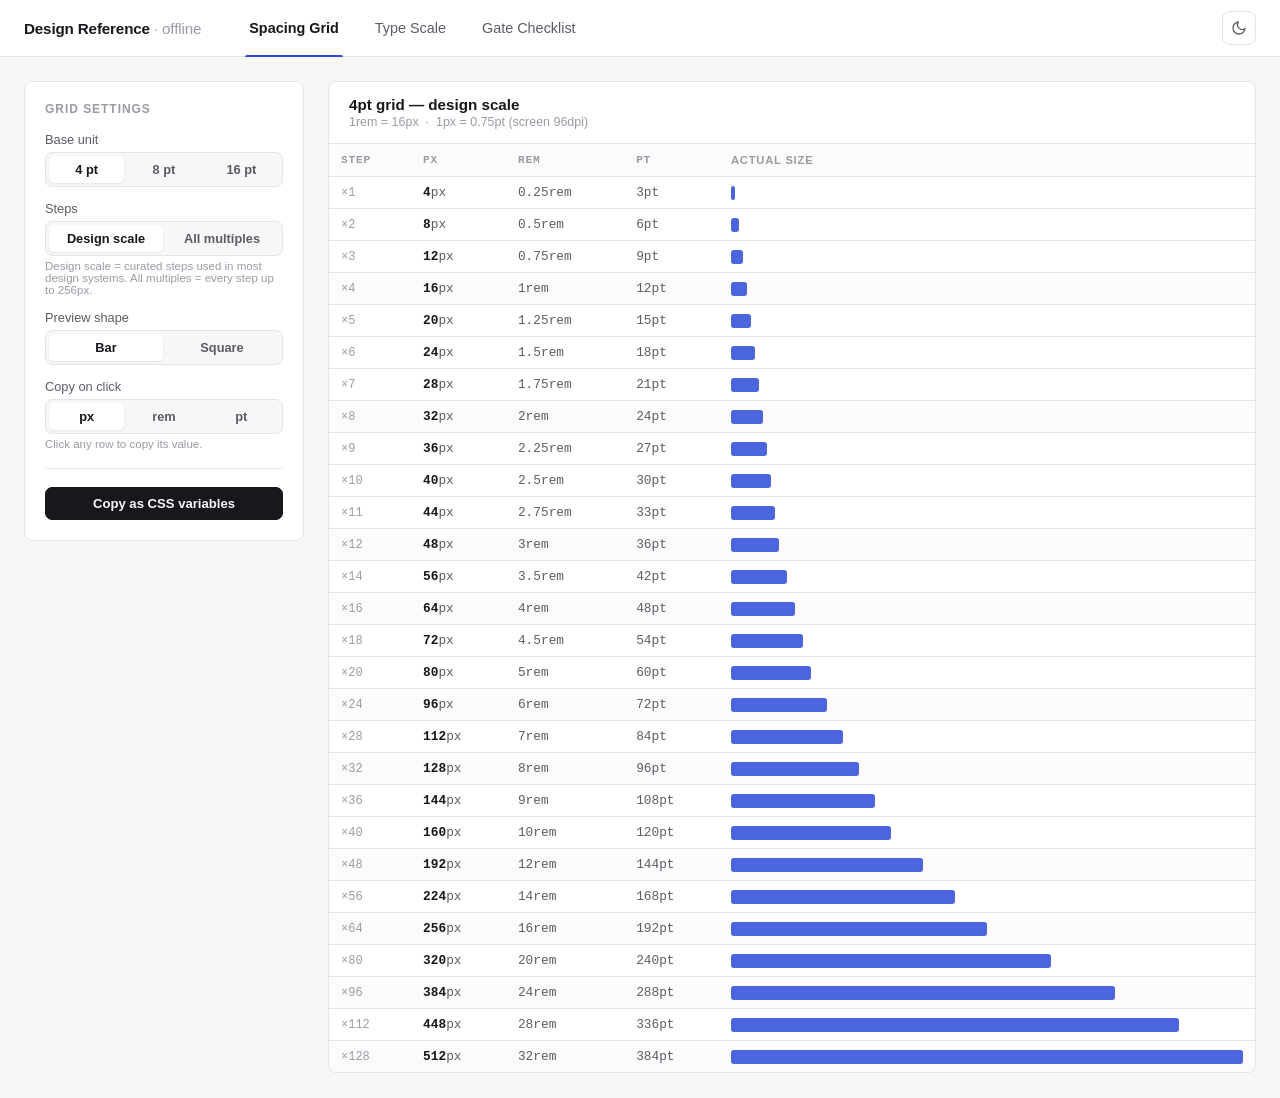
==== commit 263e7b42: "Add Gate Checklist tool as a third tab (v2.1.0) Interactive gated checklist for web projects, source" ====
--- a/index.html
+++ b/index.html
@@ -4,308 +4,21 @@
 <meta charset="UTF-8">
 <meta name="viewport" content="width=device-width, initial-scale=1.0">
 <title>Design Reference — Spacing & Type Scale</title>
-<script>
-(function(){
-  try{
-    var t = localStorage.getItem('theme');
-    if(!t) t = window.matchMedia && matchMedia('(prefers-color-scheme: dark)').matches ? 'dark' : 'light';
-    document.documentElement.setAttribute('data-theme', t);
-  }catch(e){}
-})();
-</script>
-<style>
-  :root{
-    --bg:#f7f7f8;
-    --surface:#ffffff;
-    --surface-2:#fbfbfc;
-    --border:#e4e4e9;
-    --border-soft:#f0f0f3;
-    --border-strong:#d0d0d8;
-    --text:#17171c;
-    --text-2:#5c5c66;
-    --text-3:#9a9aa4;
-    --accent:#2b4bd7;
-    --accent-soft:#eef1fd;
-    --flash:#dcfce7;
-    --mono:ui-monospace,'Cascadia Code','SF Mono',Menlo,Consolas,monospace;
-    --sans:-apple-system,BlinkMacSystemFont,'Segoe UI',Roboto,Helvetica,Arial,sans-serif;
-    --radius:8px;
-    color-scheme:light;
-  }
-  [data-theme="dark"]{
-    --bg:#141417;
-    --surface:#1d1d22;
-    --surface-2:#222228;
-    --border:#2c2c34;
-    --border-soft:#26262d;
-    --border-strong:#3e3e48;
-    --text:#ececf1;
-    --text-2:#a5a5b0;
-    --text-3:#70707c;
-    --accent:#7e96f2;
-    --accent-soft:#232a45;
-    --flash:#1d3a2a;
-    color-scheme:dark;
-  }
-  *{box-sizing:border-box;margin:0;padding:0}
-  html{font-size:16px}
-  body{
-    font-family:var(--sans);
-    background:var(--bg);
-    color:var(--text);
-    -webkit-font-smoothing:antialiased;
-    min-height:100vh;
-  }
-
-  /* ---------- Top bar / tabs ---------- */
-  header{
-    background:var(--surface);
-    border-bottom:1px solid var(--border);
-    position:sticky;top:0;z-index:50;
-  }
-  .topbar{
-    display:flex;align-items:center;gap:32px;
-    padding:0 24px;height:56px;
-  }
-  .brand{font-weight:700;font-size:.95rem;letter-spacing:-.01em;white-space:nowrap}
-  .brand span{color:var(--text-3);font-weight:500}
-  nav{display:flex;gap:4px;height:100%}
-  .tab-btn{
-    appearance:none;border:none;background:none;cursor:pointer;
-    font:inherit;font-size:.9rem;font-weight:500;color:var(--text-2);
-    padding:0 16px;height:100%;position:relative;
-  }
-  .tab-btn:hover{color:var(--text)}
-  .tab-btn.active{color:var(--text);font-weight:600}
-  .tab-btn.active::after{
-    content:"";position:absolute;left:12px;right:12px;bottom:-1px;
-    height:2px;background:var(--accent);border-radius:2px 2px 0 0;
-  }
-  .tab-btn:focus-visible{outline:2px solid var(--accent);outline-offset:-4px;border-radius:6px}
-
-  .theme-toggle{
-    margin-left:auto;appearance:none;cursor:pointer;
-    background:none;border:1px solid var(--border);border-radius:8px;
-    width:34px;height:34px;display:flex;align-items:center;justify-content:center;
-    color:var(--text-2);flex:none;
-  }
-  .theme-toggle:hover{color:var(--text);border-color:var(--border-strong)}
-  .theme-toggle:focus-visible{outline:2px solid var(--accent);outline-offset:2px}
-  .theme-toggle svg{width:16px;height:16px;display:block}
-  [data-theme="dark"] .icon-moon{display:none}
-  :root:not([data-theme="dark"]) .icon-sun{display:none}
-
-  main{padding:24px}
-  .panel{display:none}
-  .panel.active{display:block}
-
-  /* ---------- Shared layout: sidebar + content ---------- */
-  .tool{
-    display:grid;grid-template-columns:280px 1fr;gap:24px;align-items:start;
-  }
-  .sidebar{
-    background:var(--surface);border:1px solid var(--border);border-radius:var(--radius);
-    padding:20px;position:sticky;top:80px;
-  }
-  .sidebar h2{font-size:.75rem;font-weight:700;text-transform:uppercase;letter-spacing:.08em;color:var(--text-3);margin-bottom:16px}
-  .field{margin-bottom:14px}
-  .field label{display:block;font-size:.8rem;font-weight:500;color:var(--text-2);margin-bottom:5px}
-  .field input[type=text],.field input[type=number],.field select{
-    width:100%;padding:8px 10px;font:inherit;font-size:.875rem;
-    border:1px solid var(--border-strong);border-radius:6px;background:var(--surface);color:var(--text);
-  }
-  .field input:focus,.field select:focus{outline:2px solid var(--accent);outline-offset:-1px;border-color:var(--accent)}
-  .field .hint{font-size:.72rem;color:var(--text-3);margin-top:4px}
-  .divider{height:1px;background:var(--border);margin:18px 0}
-
-  .seg{
-    display:flex;background:var(--bg);border:1px solid var(--border);border-radius:7px;padding:3px;gap:2px;
-  }
-  .seg button{
-    flex:1;appearance:none;border:none;background:none;cursor:pointer;
-    font:inherit;font-size:.8rem;font-weight:600;color:var(--text-2);
-    padding:6px 4px;border-radius:5px;
-  }
-  .seg button.active{background:var(--surface);color:var(--text);box-shadow:0 1px 2px rgba(0,0,0,.08)}
-  .seg button:focus-visible{outline:2px solid var(--accent);outline-offset:-2px}
-
-  .btn{
-    appearance:none;border:1px solid var(--border-strong);background:var(--surface);
-    font:inherit;font-size:.82rem;font-weight:600;color:var(--text);
-    padding:8px 14px;border-radius:7px;cursor:pointer;width:100%;
-  }
-  .btn:hover{border-color:var(--text-3)}
-  .btn.primary{background:var(--text);border-color:var(--text);color:var(--bg)}
-  .btn.primary:hover{opacity:.88}
-  .btn:focus-visible{outline:2px solid var(--accent);outline-offset:2px}
-
-  .content{
-    background:var(--surface);border:1px solid var(--border);border-radius:var(--radius);
-    overflow:hidden;
-  }
-  .content-head{
-    display:flex;align-items:center;justify-content:space-between;gap:16px;
-    padding:14px 20px;border-bottom:1px solid var(--border);flex-wrap:wrap;
-  }
-  .content-head h3{font-size:.95rem;font-weight:650}
-  .content-head .sub{font-size:.78rem;color:var(--text-3);font-weight:400;margin-top:2px}
-
-  /* ---------- Spacing table ---------- */
-  .sp-table{width:100%;border-collapse:collapse}
-  .sp-table th{
-    text-align:left;font-size:.7rem;font-weight:700;text-transform:uppercase;letter-spacing:.07em;
-    color:var(--text-3);padding:10px 12px;border-bottom:1px solid var(--border);
-    background:var(--surface-2);position:sticky;top:56px;z-index:10;
-  }
-  .sp-table td{
-    padding:8px 12px;border-bottom:1px solid var(--border);
-    font-size:.85rem;vertical-align:middle;
-  }
-  .sp-table tr:last-child td{border-bottom:none}
-  .sp-table tr.sp-row{cursor:pointer}
-  .sp-table tr.sp-row:hover{background:var(--accent-soft)}
-  .sp-table tr.milestone td{background:var(--surface-2)}
-  .sp-table tr.milestone:hover td{background:var(--accent-soft)}
-  td.mono,th.num{font-family:var(--mono)}
-  td.mono{font-size:.8rem;color:var(--text-2);white-space:nowrap}
-  td.mono b{color:var(--text);font-weight:600}
-  .mult{font-family:var(--mono);font-size:.75rem;color:var(--text-3);white-space:nowrap}
-  .bar-cell{width:45%}
-  .bar{
-    height:14px;background:var(--accent);border-radius:3px;min-width:2px;
-    opacity:.85;
-  }
-  .bar-wrap{display:flex;align-items:center;gap:8px}
-  .square{
-    background:var(--accent-soft);border:1.5px solid var(--accent);border-radius:3px;flex:none;
-  }
-  .copied-flash{animation:flash .6s ease}
-  @keyframes flash{0%{background:var(--flash)}100%{background:transparent}}
-
-  /* ---------- Type scale ---------- */
-  .ts-rows{padding:8px 0}
-  .ts-row{
-    display:flex;align-items:baseline;gap:20px;
-    padding:10px 20px;border-bottom:1px solid var(--border-soft);
-  }
-  .ts-row:last-child{border-bottom:none}
-  .ts-row:hover{background:var(--surface-2)}
-  .ts-meta{
-    flex:none;width:150px;text-align:right;
-    font-family:var(--mono);font-size:.75rem;color:var(--text-3);
-    display:flex;justify-content:flex-end;align-items:baseline;gap:10px;
-    cursor:pointer;user-select:none;
-  }
-  .ts-meta:hover .ts-size{color:var(--accent)}
-  .ts-tag{font-weight:700;color:var(--text-2)}
-  .ts-size{white-space:nowrap}
-  .ts-sample{
-    flex:1;min-width:0;white-space:nowrap;overflow:hidden;
-    outline:none;
-  }
-  .ts-sample:focus{outline:2px dashed var(--border-strong);outline-offset:2px;border-radius:4px}
-
-  .head-controls{display:flex;gap:10px;flex-wrap:wrap;align-items:center}
-  .head-controls .seg button{flex:none;padding:6px 12px}
-  .head-controls .btn{width:auto}
-
-  /* ---------- page preview (landing / blog) ---------- */
-  .pv-select{
-    padding:7px 10px;font:inherit;font-size:.82rem;font-weight:500;
-    border:1px solid var(--border-strong);border-radius:7px;
-    background:var(--surface);color:var(--text);cursor:pointer;
-  }
-  .pv-select:focus{outline:2px solid var(--accent);outline-offset:-1px}
-  #ts-preview{padding:20px;background:var(--bg);border-top:1px solid var(--border)}
-  #ts-preview.fullscreen{position:fixed;inset:0;z-index:80;overflow:auto;padding:24px;border:none}
-  .pv-close{display:none;position:fixed;top:16px;right:16px;z-index:81;width:auto}
-  #ts-preview.fullscreen .pv-close{display:block}
-  .pv-frame{background:var(--surface);border:1px solid var(--border);border-radius:10px;margin:0 auto;overflow:hidden}
-  .pv-frame.mobile{width:375px;max-width:100%}
-  #ts-body.side{display:grid;grid-template-columns:1fr 1fr;align-items:stretch}
-  #ts-body.side .ts-rows{max-height:75vh;overflow:auto}
-  #ts-body.side #ts-preview:not(.fullscreen){max-height:75vh;overflow:auto;border-top:none;border-left:1px solid var(--border)}
-  @media (max-width:1100px){
-    #ts-body.side{grid-template-columns:1fr}
-    #ts-body.side .ts-rows{max-height:none}
-    #ts-body.side #ts-preview:not(.fullscreen){max-height:none;border-left:none;border-top:1px solid var(--border)}
-  }
-
-  .pv-page{
-    font-family:var(--pv-body-font);font-weight:var(--pv-body-weight);
-    line-height:var(--pv-body-lh);font-size:var(--pv-p);color:var(--text);
-    padding:32px;overflow-wrap:break-word;
-  }
-  .pv-frame.mobile .pv-page{padding:20px}
-  .pv-page h1,.pv-page h2,.pv-page h3{
-    font-family:var(--pv-head-font);font-weight:var(--pv-head-weight);
-    line-height:var(--pv-head-lh);letter-spacing:var(--pv-head-ls);margin:0 0 .45em;
-  }
-  .pv-page h1{font-size:var(--pv-h1)}
-  .pv-page h2{font-size:var(--pv-h2);margin-top:1.6em}
-  .pv-page h3{font-size:var(--pv-h3)}
-  .pv-page p{margin:0 0 1em}
-  .pv-page small{font-size:var(--pv-small);color:var(--text-3)}
-  .pv-page ul{margin:0 0 1em 1.2em;padding:0}
-  .pv-page li{margin-bottom:.4em}
-  .pv-page blockquote{
-    margin:1.4em 0;padding:.2em 0 .2em 1em;border-left:3px solid var(--accent);
-    color:var(--text-2);font-size:var(--pv-h6);
-  }
-  .pv-nav{display:flex;justify-content:space-between;align-items:baseline;gap:16px;padding-bottom:24px;border-bottom:1px solid var(--border);margin-bottom:40px}
-  .pv-nav span{font-size:var(--pv-small);color:var(--text-2)}
-  .pv-hero{text-align:center;max-width:640px;margin:0 auto 56px}
-  .pv-hero p{color:var(--text-2)}
-  .pv-btn{
-    display:inline-block;font-size:var(--pv-small);font-weight:600;
-    border:1px solid var(--border-strong);border-radius:8px;padding:.6em 1.1em;margin:0 4px;
-  }
-  .pv-btn.primary{background:var(--accent);border-color:var(--accent);color:#fff}
-  .pv-cards{display:grid;grid-template-columns:repeat(auto-fit,minmax(170px,1fr));gap:16px;margin-top:1.2em}
-  .pv-cards>div{border:1px solid var(--border);border-radius:8px;padding:18px}
-  .pv-cards p{margin:0;color:var(--text-2);font-size:var(--pv-small)}
-  .pv-foot{border-top:1px solid var(--border);margin-top:48px;padding-top:20px}
-  .pv-article{max-width:640px;margin:0 auto}
-  .pv-lede{font-size:var(--pv-h6);color:var(--text-2)}
-
-  /* toast */
-  #toast{
-    position:fixed;bottom:24px;left:50%;transform:translateX(-50%) translateY(80px);
-    background:var(--text);color:var(--bg);font-size:.82rem;font-weight:500;
-    padding:9px 16px;border-radius:8px;opacity:0;transition:.25s ease;pointer-events:none;z-index:100;
-    font-family:var(--mono);
-  }
-  #toast.show{opacity:1;transform:translateX(-50%) translateY(0)}
-
-  /* modal for CSS export */
-  #modal{
-    position:fixed;inset:0;background:rgba(20,20,25,.45);z-index:90;
-    display:none;align-items:center;justify-content:center;padding:24px;
-  }
-  #modal.open{display:flex}
-  .modal-box{
-    background:var(--surface);border-radius:12px;max-width:560px;width:100%;
-    max-height:80vh;display:flex;flex-direction:column;overflow:hidden;
-    box-shadow:0 20px 60px rgba(0,0,0,.25);
-  }
-  .modal-head{display:flex;justify-content:space-between;align-items:center;padding:14px 18px;border-bottom:1px solid var(--border)}
-  .modal-head h4{font-size:.9rem}
-  .modal-head button{appearance:none;border:none;background:none;font-size:1.1rem;cursor:pointer;color:var(--text-3);padding:4px}
-  .modal-box pre{
-    overflow:auto;padding:16px 18px;font-family:var(--mono);font-size:.78rem;line-height:1.55;
-    color:var(--text-2);flex:1;
-  }
-  .modal-foot{padding:12px 18px;border-top:1px solid var(--border)}
-
-  @media (max-width:900px){
-    .tool{grid-template-columns:1fr}
-    .sidebar{position:static}
-    .ts-meta{width:110px}
-    .bar-cell{width:30%}
-  }
-</style>
+
+<!-- Apply saved/OS theme before first paint (no flash of the wrong theme). -->
+<script src="js/theme-init.js"></script>
+
+<!-- Styles, split by concern (base tokens → layout → components → per-tool). -->
+<link rel="stylesheet" href="css/base.css">
+<link rel="stylesheet" href="css/layout.css">
+<link rel="stylesheet" href="css/components.css">
+<link rel="stylesheet" href="css/spacing.css">
+<link rel="stylesheet" href="css/type-scale.css">
+<link rel="stylesheet" href="css/gate-checklist.css">
 </head>
 <body>
+
+<a class="skip-link" href="#main">Skip to content</a>
 
 <header>
   <div class="topbar">
@@ -313,6 +26,7 @@
     <nav role="tablist">
       <button class="tab-btn active" role="tab" data-tab="spacing" aria-selected="true">Spacing Grid</button>
       <button class="tab-btn" role="tab" data-tab="type" aria-selected="false">Type Scale</button>
+      <button class="tab-btn" role="tab" data-tab="gates" aria-selected="false">Gate Checklist</button>
     </nav>
     <button class="theme-toggle" id="theme-toggle" aria-label="Toggle dark mode" title="Toggle dark mode">
       <svg class="icon-moon" viewBox="0 0 24 24" fill="none" stroke="currentColor" stroke-width="2" stroke-linecap="round" stroke-linejoin="round" aria-hidden="true">
@@ -326,7 +40,7 @@
   </div>
 </header>
 
-<main>
+<main id="main">
 
 <!-- ============ SPACING ============ -->
 <section id="panel-spacing" class="panel active">
@@ -491,37 +205,63 @@
       <button class="btn primary" id="ts-export">Copy as CSS variables</button>
     </aside>
 
-    <div class="content">
-      <div class="content-head">
-        <div>
-          <h3>Type scale preview</h3>
-          <div class="sub">Click a size label to copy it · click the text to edit the sample sentence</div>
-        </div>
-        <div class="head-controls">
-          <div class="seg" id="ts-unit">
-            <button data-v="rem" class="active">REM</button>
-            <button data-v="px">PX</button>
-            <button data-v="pt">PT</button>
+    <div class="ts-split below" id="ts-body">
+      <div class="content ts-pane" id="ts-scale-box">
+        <div class="content-head">
+          <div>
+            <h3>Type scale preview</h3>
+            <div class="sub">Click a size label to copy it · click the text to edit the sample sentence</div>
           </div>
-          <select id="pv-tpl" class="pv-select" aria-label="Page preview template">
-            <option value="landing" selected>Landing page</option>
-            <option value="blog">Blog post</option>
-          </select>
-          <div class="seg" id="pv-layout">
-            <button data-v="below" class="active">Below</button>
-            <button data-v="side">Side</button>
+          <div class="head-controls">
+            <div class="seg" id="ts-unit">
+              <button data-v="rem" class="active">REM</button>
+              <button data-v="px">PX</button>
+              <button data-v="pt">PT</button>
+            </div>
           </div>
-          <div class="seg" id="ts-device">
-            <button data-v="desktop" class="active">Desktop</button>
-            <button data-v="mobile">Mobile</button>
+        </div>
+        <div class="ts-rows" id="ts-rows"></div>
+      </div>
+
+      <div id="ts-splitter" role="separator" aria-orientation="horizontal" aria-label="Resize preview panels" title="Drag to resize" tabindex="0"><span class="grip"></span></div>
+
+      <div class="content ts-pane" id="pv-box">
+        <div class="content-head">
+          <div>
+            <h3>Page preview</h3>
+            <div class="sub">Rendered live with the current type scale</div>
           </div>
-          <button class="btn" id="ts-fullscreen">Fullscreen</button>
-        </div>
-      </div>
-      <div id="ts-body">
-        <div class="ts-rows" id="ts-rows"></div>
+          <div class="head-controls">
+            <select id="pv-tpl" class="pv-select" aria-label="Page preview template">
+              <option value="landing" selected>Landing page</option>
+              <option value="blog">Blog post</option>
+            </select>
+            <div class="seg seg-icons" id="pv-layout">
+              <button data-v="below" class="active" title="Preview below the scale" aria-label="Preview below the scale">
+                <svg viewBox="0 0 24 24" fill="none" stroke="currentColor" stroke-width="2" stroke-linecap="round" stroke-linejoin="round" aria-hidden="true"><rect width="18" height="18" x="3" y="3" rx="2"/><path d="M3 12h18"/></svg>
+              </button>
+              <button data-v="side" title="Preview side by side" aria-label="Preview side by side">
+                <svg viewBox="0 0 24 24" fill="none" stroke="currentColor" stroke-width="2" stroke-linecap="round" stroke-linejoin="round" aria-hidden="true"><rect width="18" height="18" x="3" y="3" rx="2"/><path d="M12 3v18"/></svg>
+              </button>
+            </div>
+            <div class="seg seg-icons" id="ts-device">
+              <button data-v="desktop" class="active" title="Desktop width" aria-label="Desktop width">
+                <svg viewBox="0 0 24 24" fill="none" stroke="currentColor" stroke-width="2" stroke-linecap="round" stroke-linejoin="round" aria-hidden="true"><rect width="20" height="14" x="2" y="3" rx="2"/><line x1="8" x2="16" y1="21" y2="21"/><line x1="12" x2="12" y1="17" y2="21"/></svg>
+              </button>
+              <button data-v="mobile" title="Mobile width (375px)" aria-label="Mobile width (375px)">
+                <svg viewBox="0 0 24 24" fill="none" stroke="currentColor" stroke-width="2" stroke-linecap="round" stroke-linejoin="round" aria-hidden="true"><rect width="14" height="20" x="5" y="2" rx="2" ry="2"/><path d="M12 18h.01"/></svg>
+              </button>
+            </div>
+            <button class="btn icon-btn" id="ts-fullscreen" title="Fullscreen preview" aria-label="Fullscreen preview">
+              <svg viewBox="0 0 24 24" fill="none" stroke="currentColor" stroke-width="2" stroke-linecap="round" stroke-linejoin="round" aria-hidden="true"><path d="M8 3H5a2 2 0 0 0-2 2v3"/><path d="M21 8V5a2 2 0 0 0-2-2h-3"/><path d="M3 16v3a2 2 0 0 0 2 2h3"/><path d="M16 21h3a2 2 0 0 0 2-2v-3"/></svg>
+            </button>
+          </div>
+        </div>
         <div id="ts-preview">
-          <button class="btn pv-close" id="pv-close">Close ✕ &nbsp;(Esc)</button>
+          <button class="btn pv-close" id="pv-close">
+            <svg viewBox="0 0 24 24" fill="none" stroke="currentColor" stroke-width="2" stroke-linecap="round" stroke-linejoin="round" aria-hidden="true"><path d="M8 3v3a2 2 0 0 1-2 2H3"/><path d="M21 8h-3a2 2 0 0 1-2-2V3"/><path d="M3 16h3a2 2 0 0 1 2 2v3"/><path d="M16 21v-3a2 2 0 0 1 2-2h3"/></svg>
+            Close (Esc)
+          </button>
           <div class="pv-frame" id="pv-frame"><div class="pv-page" id="pv-page"></div></div>
         </div>
       </div>
@@ -529,11 +269,39 @@
   </div>
 </section>
 
+<!-- ============ GATE CHECKLIST ============ -->
+<section id="panel-gates" class="panel">
+  <div class="gc-topbar">
+    <div class="gc-overview" id="gc-overview"></div>
+    <div class="gc-actions">
+      <button class="btn" id="gc-print-btn">Print report</button>
+      <button class="btn" id="gc-copy">Copy as Markdown</button>
+      <button class="btn" id="gc-reset">Reset</button>
+    </div>
+  </div>
+
+  <nav class="gc-steps" id="gc-steps" role="tablist" aria-label="Project phases"></nav>
+
+  <div class="content">
+    <div class="content-head">
+      <div>
+        <h3 id="gc-title"></h3>
+        <div class="sub" id="gc-blurb"></div>
+      </div>
+      <div class="head-controls">
+        <span class="gc-badge" id="gc-badge" role="status"></span>
+      </div>
+    </div>
+    <div class="gc-groups" id="gc-groups"></div>
+    <div class="gc-gate" id="gc-gate"></div>
+  </div>
+</section>
+
 </main>
 
 <div id="toast" role="status"></div>
 
-<div id="modal" aria-modal="true" role="dialog">
+<div id="modal" aria-modal="true" role="dialog" aria-labelledby="modal-title">
   <div class="modal-box">
     <div class="modal-head">
       <h4 id="modal-title">CSS variables</h4>
@@ -546,338 +314,16 @@
   </div>
 </div>
 
-<script>
-(function(){
-  "use strict";
-  var REM = 16;                 // 1rem = 16px
-  var PX_TO_PT = 72/96;         // 0.75
-
-  /* ---------- helpers ---------- */
-  function $(s,c){return (c||document).querySelector(s)}
-  function $$(s,c){return Array.prototype.slice.call((c||document).querySelectorAll(s))}
-  function fmt(n,d){ var s = n.toFixed(d===undefined?3:d); return s.replace(/\.?0+$/,'') || '0'; }
-
-  var toastTimer=null;
-  function toast(msg){
-    var t=$('#toast'); t.textContent=msg; t.classList.add('show');
-    clearTimeout(toastTimer);
-    toastTimer=setTimeout(function(){t.classList.remove('show')},1400);
-  }
-  function copyText(txt,label){
-    function done(){ toast('Copied: '+(label||txt)); }
-    if(navigator.clipboard && navigator.clipboard.writeText){
-      navigator.clipboard.writeText(txt).then(done,function(){fallback()});
-    } else fallback();
-    function fallback(){
-      var ta=document.createElement('textarea');
-      ta.value=txt; ta.style.position='fixed'; ta.style.opacity='0';
-      document.body.appendChild(ta); ta.select();
-      try{document.execCommand('copy');done();}catch(e){}
-      document.body.removeChild(ta);
-    }
-  }
-
-  /* segmented control wiring */
-  function seg(id, onChange){
-    var el=$(id);
-    el.addEventListener('click',function(e){
-      var b=e.target.closest('button'); if(!b) return;
-      $$('button',el).forEach(function(x){x.classList.remove('active')});
-      b.classList.add('active');
-      onChange(b.dataset.v);
-    });
-    return function(){ return $('button.active',el).dataset.v; };
-  }
-
-  /* ---------- theme toggle ---------- */
-  $('#theme-toggle').addEventListener('click',function(){
-    var next = document.documentElement.getAttribute('data-theme')==='dark' ? 'light' : 'dark';
-    document.documentElement.setAttribute('data-theme', next);
-    try{ localStorage.setItem('theme', next); }catch(e){}
-  });
-
-  /* ---------- tabs ---------- */
-  $$('.tab-btn').forEach(function(btn){
-    btn.addEventListener('click',function(){
-      $$('.tab-btn').forEach(function(b){b.classList.remove('active');b.setAttribute('aria-selected','false')});
-      btn.classList.add('active'); btn.setAttribute('aria-selected','true');
-      $$('.panel').forEach(function(p){p.classList.remove('active')});
-      $('#panel-'+btn.dataset.tab).classList.add('active');
-    });
-  });
-
-  /* ================= SPACING ================= */
-  // Curated design-system scales (px)
-  var CURATED = {
-    4:[4,8,12,16,20,24,28,32,36,40,44,48,56,64,72,80,96,112,128,144,160,192,224,256,320,384,448,512],
-    8:[8,16,24,32,40,48,56,64,72,80,96,112,128,160,192,224,256,320,384,448,512],
-    16:[16,32,48,64,80,96,112,128,160,192,224,256,320,384,448,512]
-  };
-  var MILESTONES = [16,32,48,64,96,128,192,256,384,512]; // visually anchor rows
-
-  var spState = { base:4, mode:'curated', shape:'bar', copy:'px' };
-
-  var getBase   = seg('#sp-base',   function(v){spState.base=+v; renderSpacing();});
-  var getMode   = seg('#sp-mode',   function(v){spState.mode=v; renderSpacing();});
-  var getShape  = seg('#sp-shape',  function(v){spState.shape=v; renderSpacing();});
-  var getCopyU  = seg('#sp-copyunit',function(v){spState.copy=v;});
-
-  function spacingValues(){
-    if(spState.mode==='all'){
-      var out=[], b=spState.base;
-      for(var v=b; v<=256; v+=b) out.push(v);
-      return out;
-    }
-    return CURATED[spState.base];
-  }
-
-  function renderSpacing(){
-    var vals = spacingValues();
-    var body = $('#sp-body');
-    var maxBar = 512;
-    $('#sp-title').textContent = spState.base+'pt grid — '+(spState.mode==='curated'?'design scale':'all multiples');
-    var html = vals.map(function(px,i){
-      var step = px/spState.base;
-      var rem = px/REM, pt = px*PX_TO_PT;
-      var isMile = MILESTONES.indexOf(px)>-1;
-      var vis;
-      if(spState.shape==='square'){
-        var s = Math.min(px,96);
-        vis = '<div class="bar-wrap"><div class="square" style="width:'+s+'px;height:'+s+'px" title="'+px+'×'+px+'px"></div>'+
-              (px>96?'<span style="font-size:.7rem;color:var(--text-3)">shown capped at 96px</span>':'')+'</div>';
-      } else {
-        var w = Math.min(px,maxBar);
-        vis = '<div class="bar-wrap"><div class="bar" style="width:'+w+'px"></div>'+
-              (px>maxBar?'<span style="font-size:.7rem;color:var(--text-3)">capped</span>':'')+'</div>';
-      }
-      return '<tr class="sp-row'+(isMile?' milestone':'')+'" data-px="'+px+'">'+
-        '<td class="mono"><span class="mult">×'+fmt(step,2)+'</span></td>'+
-        '<td class="mono"><b>'+px+'</b>px</td>'+
-        '<td class="mono">'+fmt(rem,4)+'rem</td>'+
-        '<td class="mono">'+fmt(pt,2)+'pt</td>'+
-        '<td class="bar-cell">'+vis+'</td>'+
-      '</tr>';
-    }).join('');
-    body.innerHTML = html;
-  }
-
-  $('#sp-body').addEventListener('click',function(e){
-    var tr = e.target.closest('tr.sp-row'); if(!tr) return;
-    var px = +tr.dataset.px, val;
-    if(spState.copy==='rem') val = fmt(px/REM,4)+'rem';
-    else if(spState.copy==='pt') val = fmt(px*PX_TO_PT,2)+'pt';
-    else val = px+'px';
-    copyText(val);
-    tr.classList.remove('copied-flash'); void tr.offsetWidth; tr.classList.add('copied-flash');
-  });
-
-  $('#sp-export').addEventListener('click',function(){
-    var vals = spacingValues();
-    var lines = vals.map(function(px){
-      var step = fmt(px/spState.base,2).replace('.','-');
-      return '  --space-'+step+': '+fmt(px/REM,4)+'rem; /* '+px+'px */';
-    });
-    openModal('Spacing — '+spState.base+'pt grid', ':root {\n'+lines.join('\n')+'\n}');
-  });
-
-  /* ================= TYPE SCALE ================= */
-  var LEVELS = [
-    {tag:'h1', exp:6},{tag:'h2', exp:5},{tag:'h3', exp:4},
-    {tag:'h4', exp:3},{tag:'h5', exp:2},{tag:'h6', exp:1},
-    {tag:'p', exp:0},{tag:'small', exp:-1},{tag:'tiny', exp:-2}
-  ];
-  var SAMPLE = 'The quick brown fox jumps over the lazy dog';
-  var samples = {}; LEVELS.forEach(function(l){samples[l.tag]=SAMPLE});
-
-  var tsUnit = 'rem';
-  seg('#ts-unit', function(v){ tsUnit=v; renderType(); });
-
-  var ids = ['ts-basesize','ts-scale','ts-custom','ts-font','ts-bodyweight','ts-bodylh','ts-headfont','ts-headweight','ts-headlh','ts-headls'];
-  ids.forEach(function(id){
-    $('#'+id).addEventListener('input', function(){
-      if(id==='ts-scale'){
-        $('#ts-custom-wrap').style.display = ($('#ts-scale').value==='custom') ? '' : 'none';
-      }
-      renderType();
-    });
-  });
-
-  function getRatio(){
-    var v = $('#ts-scale').value;
-    if(v==='custom') return parseFloat($('#ts-custom').value)||1.2;
-    return parseFloat(v);
-  }
-  function getCfg(){
-    return {
-      base: parseFloat($('#ts-basesize').value)||16,
-      ratio: getRatio(),
-      font: $('#ts-font').value,
-      bodyWeight: $('#ts-bodyweight').value,
-      bodyLh: parseFloat($('#ts-bodylh').value)||1.6,
-      headFont: $('#ts-headfont').value,
-      headWeight: $('#ts-headweight').value,
-      headLh: parseFloat($('#ts-headlh').value)||1.15,
-      headLs: parseFloat($('#ts-headls').value)||0
-    };
-  }
-  function sizeLabel(px){
-    if(tsUnit==='px')  return fmt(px,2)+'px';
-    if(tsUnit==='pt')  return fmt(px*PX_TO_PT,2)+'pt';
-    return fmt(px/REM,3)+'rem';
-  }
-
-  function renderType(){
-    var c = getCfg();
-    var rows = $('#ts-rows');
-    rows.innerHTML = LEVELS.map(function(l){
-      var px = c.base * Math.pow(c.ratio, l.exp);
-      var isHead = l.exp>0;
-      var style = 'font-size:'+fmt(px,3)+'px;'+
-        'font-family:'+(isHead ? (c.headFont==='inherit'?c.font:c.headFont) : c.font)+';'+
-        'font-weight:'+(isHead?c.headWeight:c.bodyWeight)+';'+
-        'line-height:'+(isHead?c.headLh:c.bodyLh)+';'+
-        (isHead && c.headLs ? 'letter-spacing:'+c.headLs+'em;':'')+
-        (l.tag==='tiny'?'color:var(--text-3);':'');
-      return '<div class="ts-row">'+
-        '<div class="ts-meta" data-px="'+fmt(px,3)+'" title="Click to copy">'+
-          '<span class="ts-tag">'+l.tag+'</span>'+
-          '<span class="ts-size">'+sizeLabel(px)+'</span>'+
-        '</div>'+
-        '<div class="ts-sample" contenteditable="true" spellcheck="false" data-tag="'+l.tag+'" style="'+style+'">'+samples[l.tag]+'</div>'+
-      '</div>';
-    }).join('');
-    renderPreview();
-  }
-
-  /* ---------- page preview (landing / blog) ---------- */
-  var TPL = {
-    landing:
-      '<header class="pv-nav"><strong>Northwind</strong><span>Features · Pricing · Docs · Contact</span></header>'+
-      '<section class="pv-hero">'+
-        '<h1>Ship consistent interfaces, faster</h1>'+
-        '<p>Northwind gives your team a shared rhythm for spacing and typography, so every screen feels like it belongs to the same product.</p>'+
-        '<p><span class="pv-btn primary">Get started</span><span class="pv-btn">See how it works</span></p>'+
-      '</section>'+
-      '<section>'+
-        '<h2>Why teams choose it</h2>'+
-        '<div class="pv-cards">'+
-          '<div><h3>Modular scale</h3><p>Every size derives from one ratio, keeping hierarchy predictable across pages.</p></div>'+
-          '<div><h3>Design tokens</h3><p>Export the whole system as CSS variables and drop it into any codebase.</p></div>'+
-          '<div><h3>Works offline</h3><p>A single HTML file with zero dependencies — open it anywhere, anytime.</p></div>'+
-        '</div>'+
-      '</section>'+
-      '<footer class="pv-foot"><small>© 2026 Northwind Labs — Terms · Privacy</small></footer>',
-    blog:
-      '<article class="pv-article">'+
-        '<small>Design systems · March 2026 · 6 min read</small>'+
-        '<h1>Choosing a type scale that holds up in real layouts</h1>'+
-        '<p class="pv-lede">A modular scale looks tidy in a spec sheet, but the real test is how it behaves inside navigation bars, cards and long-form text.</p>'+
-        '<p>Most teams pick a ratio, generate nine sizes and move on. Then the h1 wraps awkwardly on mobile, captions become unreadable, and buttons inherit sizes that were never meant for them.</p>'+
-        '<h2>Start from the body size</h2>'+
-        '<p>Body text is where readers spend their time, so lock it first — usually 16 to 18px — and let the ratio grow the headings from there instead of designing the hero headline first.</p>'+
-        '<blockquote>“The scale is not the system. The system is how the scale survives contact with content.”</blockquote>'+
-        '<h3>Test with real content</h3>'+
-        '<p>Preview the scale against the kind of pages you actually ship:</p>'+
-        '<ul>'+
-          '<li>A landing page with a hero and feature cards</li>'+
-          '<li>A long-form article with quotes and lists</li>'+
-          '<li>Dense UI like tables and sidebars</li>'+
-        '</ul>'+
-        '<p>If the hierarchy still reads clearly in all three, the ratio is right. If not, adjust the ratio — not the individual sizes.</p>'+
-        '<p><small>Filed under typography, design tokens</small></p>'+
-      '</article>'
-  };
-
-  var pvLayout='below', tsDevice='desktop';
-  seg('#pv-layout', function(v){pvLayout=v; updatePreviewLayout();});
-  seg('#ts-device', function(v){tsDevice=v; updatePreviewLayout();});
-  $('#pv-tpl').addEventListener('input', function(){ renderPreview(); });
-
-  function renderPreview(){
-    var c = getCfg(), f = $('#pv-frame');
-    function px(exp){ return fmt(c.base*Math.pow(c.ratio,exp),3)+'px'; }
-    ['h1','h2','h3','h4','h5','h6'].forEach(function(t,i){ f.style.setProperty('--pv-'+t, px(6-i)); });
-    f.style.setProperty('--pv-p', px(0));
-    f.style.setProperty('--pv-small', px(-1));
-    f.style.setProperty('--pv-body-font', c.font);
-    f.style.setProperty('--pv-head-font', c.headFont==='inherit'?c.font:c.headFont);
-    f.style.setProperty('--pv-body-weight', c.bodyWeight);
-    f.style.setProperty('--pv-head-weight', c.headWeight);
-    f.style.setProperty('--pv-body-lh', c.bodyLh);
-    f.style.setProperty('--pv-head-lh', c.headLh);
-    f.style.setProperty('--pv-head-ls', c.headLs+'em');
-    $('#pv-page').innerHTML = TPL[$('#pv-tpl').value];
-  }
-
-  function updatePreviewLayout(){
-    $('#ts-body').classList.toggle('side', pvLayout==='side');
-    $('#pv-frame').classList.toggle('mobile', tsDevice==='mobile');
-  }
-
-  $('#ts-fullscreen').addEventListener('click',function(){
-    $('#ts-preview').classList.add('fullscreen');
-  });
-  $('#pv-close').addEventListener('click',function(){
-    $('#ts-preview').classList.remove('fullscreen');
-  });
-
-  $('#ts-rows').addEventListener('click',function(e){
-    var m = e.target.closest('.ts-meta'); if(!m) return;
-    var px = parseFloat(m.dataset.px), val;
-    if(tsUnit==='px') val=fmt(px,2)+'px';
-    else if(tsUnit==='pt') val=fmt(px*PX_TO_PT,2)+'pt';
-    else val=fmt(px/REM,4)+'rem';
-    copyText(val);
-  });
-  // keep edited sample text in sync across re-renders
-  $('#ts-rows').addEventListener('input',function(e){
-    var s=e.target.closest('.ts-sample'); if(!s) return;
-    samples[s.dataset.tag]=s.textContent;
-  });
-
-  $('#ts-export').addEventListener('click',function(){
-    var c=getCfg();
-    var lines = LEVELS.map(function(l){
-      var px = c.base * Math.pow(c.ratio, l.exp);
-      var name = l.tag==='p' ? 'base' : l.tag;
-      return '  --text-'+name+': '+fmt(px/REM,4)+'rem; /* '+fmt(px,2)+'px */';
-    });
-    var css = ':root {\n'+
-      '  /* scale '+fmt(c.ratio,3)+' · base '+c.base+'px */\n'+
-      lines.join('\n')+'\n\n'+
-      '  --font-body: '+c.font+';\n'+
-      '  --font-heading: '+(c.headFont==='inherit'?c.font:c.headFont)+';\n'+
-      '  --leading-body: '+c.bodyLh+';\n'+
-      '  --leading-heading: '+c.headLh+';\n'+
-      '  --tracking-heading: '+c.headLs+'em;\n'+
-      '  --weight-body: '+c.bodyWeight+';\n'+
-      '  --weight-heading: '+c.headWeight+';\n'+
-      '}';
-    openModal('Type scale — '+fmt(c.ratio,3)+' / '+c.base+'px', css);
-  });
-
-  /* ---------- modal ---------- */
-  function openModal(title, code){
-    $('#modal-title').textContent=title;
-    $('#modal-code').textContent=code;
-    $('#modal').classList.add('open');
-  }
-  $('#modal-close').addEventListener('click',function(){$('#modal').classList.remove('open')});
-  $('#modal').addEventListener('click',function(e){if(e.target.id==='modal')$('#modal').classList.remove('open')});
-  $('#modal-copy').addEventListener('click',function(){
-    copyText($('#modal-code').textContent,'CSS variables');
-  });
-  document.addEventListener('keydown',function(e){
-    if(e.key==='Escape'){
-      $('#modal').classList.remove('open');
-      $('#ts-preview').classList.remove('fullscreen');
-    }
-  });
-
-  /* init */
-  renderSpacing();
-  renderType();
-})();
-</script>
+<!-- Classic scripts (no ES modules) so double-clicking the file over file:// keeps working.
+     Shared helpers on window.DR load first; defer preserves order and runs after parse. -->
+<script defer src="js/utils.js"></script>
+<script defer src="js/app.js"></script>
+<script defer src="js/spacing.js"></script>
+<script defer src="js/type-scale.js"></script>
+<script defer src="js/gate-checklist.js"></script>
+
+<!-- Print-only report target, populated by the Gate Checklist tool. -->
+<div id="gc-print" aria-hidden="true"></div>
+
 </body>
 </html>
--- a/css/base.css
+++ b/css/base.css
@@ -0,0 +1,45 @@
+/* Design tokens, light/dark themes, reset and base element styles. */
+
+:root{
+  --bg:#f7f7f8;
+  --surface:#ffffff;
+  --surface-2:#fbfbfc;
+  --border:#e4e4e9;
+  --border-soft:#f0f0f3;
+  --border-strong:#d0d0d8;
+  --text:#17171c;
+  --text-2:#5c5c66;
+  --text-3:#9a9aa4;
+  --accent:#2b4bd7;
+  --accent-soft:#eef1fd;
+  --flash:#dcfce7;
+  --mono:ui-monospace,'Cascadia Code','SF Mono',Menlo,Consolas,monospace;
+  --sans:-apple-system,BlinkMacSystemFont,'Segoe UI',Roboto,Helvetica,Arial,sans-serif;
+  --radius:8px;
+  color-scheme:light;
+}
+[data-theme="dark"]{
+  --bg:#141417;
+  --surface:#1d1d22;
+  --surface-2:#222228;
+  --border:#2c2c34;
+  --border-soft:#26262d;
+  --border-strong:#3e3e48;
+  --text:#ececf1;
+  --text-2:#a5a5b0;
+  --text-3:#70707c;
+  --accent:#7e96f2;
+  --accent-soft:#232a45;
+  --flash:#1d3a2a;
+  color-scheme:dark;
+}
+
+*{box-sizing:border-box;margin:0;padding:0}
+html{font-size:16px}
+body{
+  font-family:var(--sans);
+  background:var(--bg);
+  color:var(--text);
+  -webkit-font-smoothing:antialiased;
+  min-height:100vh;
+}
--- a/css/layout.css
+++ b/css/layout.css
@@ -0,0 +1,67 @@
+/* App shell layout: skip link, top bar, tabs, main area and the sidebar + content grid. */
+
+/* Accessibility: skip link becomes visible on keyboard focus */
+.skip-link{
+  position:absolute;left:-9999px;top:0;z-index:100;
+  background:var(--accent);color:#fff;font-size:.85rem;font-weight:600;
+  padding:8px 14px;border-radius:0 0 8px 0;
+}
+.skip-link:focus{left:0}
+
+/* ---------- Top bar / tabs ---------- */
+header{
+  background:var(--surface);
+  border-bottom:1px solid var(--border);
+  position:sticky;top:0;z-index:50;
+}
+.topbar{
+  display:flex;align-items:center;gap:32px;
+  padding:0 24px;height:56px;
+}
+.brand{font-weight:700;font-size:.95rem;letter-spacing:-.01em;white-space:nowrap}
+.brand span{color:var(--text-3);font-weight:500}
+nav{display:flex;gap:4px;height:100%}
+.tab-btn{
+  appearance:none;border:none;background:none;cursor:pointer;
+  font:inherit;font-size:.9rem;font-weight:500;color:var(--text-2);
+  padding:0 16px;height:100%;position:relative;
+}
+.tab-btn:hover{color:var(--text)}
+.tab-btn.active{color:var(--text);font-weight:600}
+.tab-btn.active::after{
+  content:"";position:absolute;left:12px;right:12px;bottom:-1px;
+  height:2px;background:var(--accent);border-radius:2px 2px 0 0;
+}
+.tab-btn:focus-visible{outline:2px solid var(--accent);outline-offset:-4px;border-radius:6px}
+
+.theme-toggle{
+  margin-left:auto;appearance:none;cursor:pointer;
+  background:none;border:1px solid var(--border);border-radius:8px;
+  width:34px;height:34px;display:flex;align-items:center;justify-content:center;
+  color:var(--text-2);flex:none;
+}
+.theme-toggle:hover{color:var(--text);border-color:var(--border-strong)}
+.theme-toggle:focus-visible{outline:2px solid var(--accent);outline-offset:2px}
+.theme-toggle svg{width:16px;height:16px;display:block}
+[data-theme="dark"] .icon-moon{display:none}
+:root:not([data-theme="dark"]) .icon-sun{display:none}
+
+/* ---------- Main area / panels ---------- */
+main{padding:24px}
+.panel{display:none}
+.panel.active{display:block}
+
+/* ---------- Shared layout: sidebar + content ---------- */
+.tool{
+  display:grid;grid-template-columns:280px 1fr;gap:24px;align-items:start;
+}
+.sidebar{
+  background:var(--surface);border:1px solid var(--border);border-radius:var(--radius);
+  padding:20px;position:sticky;top:80px;
+}
+.sidebar h2{font-size:.75rem;font-weight:700;text-transform:uppercase;letter-spacing:.08em;color:var(--text-3);margin-bottom:16px}
+
+@media (max-width:900px){
+  .tool{grid-template-columns:1fr}
+  .sidebar{position:static}
+}
--- a/css/components.css
+++ b/css/components.css
@@ -0,0 +1,94 @@
+/* Reusable UI components: form fields, segmented controls, buttons, cards, toast and modal. */
+
+/* ---------- Form fields ---------- */
+.field{margin-bottom:14px}
+.field label{display:block;font-size:.8rem;font-weight:500;color:var(--text-2);margin-bottom:5px}
+.field input[type=text],.field input[type=number],.field select{
+  width:100%;padding:8px 10px;font:inherit;font-size:.875rem;
+  border:1px solid var(--border-strong);border-radius:6px;background:var(--surface);color:var(--text);
+}
+.field input:focus,.field select:focus{outline:2px solid var(--accent);outline-offset:-1px;border-color:var(--accent)}
+.field .hint{font-size:.72rem;color:var(--text-3);margin-top:4px}
+.divider{height:1px;background:var(--border);margin:18px 0}
+
+/* ---------- Segmented control ---------- */
+.seg{
+  display:flex;background:var(--bg);border:1px solid var(--border);border-radius:7px;padding:3px;gap:2px;
+}
+.seg button{
+  flex:1;appearance:none;border:none;background:none;cursor:pointer;
+  font:inherit;font-size:.8rem;font-weight:600;color:var(--text-2);
+  padding:6px 4px;border-radius:5px;
+}
+.seg button.active{background:var(--surface);color:var(--text);box-shadow:0 1px 2px rgba(0,0,0,.08)}
+.seg button:focus-visible{outline:2px solid var(--accent);outline-offset:-2px}
+
+/* ---------- Buttons ---------- */
+.btn{
+  appearance:none;border:1px solid var(--border-strong);background:var(--surface);
+  font:inherit;font-size:.82rem;font-weight:600;color:var(--text);
+  padding:8px 14px;border-radius:7px;cursor:pointer;width:100%;
+}
+.btn:hover{border-color:var(--text-3)}
+.btn.primary{background:var(--text);border-color:var(--text);color:var(--bg)}
+.btn.primary:hover{opacity:.88}
+.btn:focus-visible{outline:2px solid var(--accent);outline-offset:2px}
+
+/* ---------- Content card ---------- */
+.content{
+  background:var(--surface);border:1px solid var(--border);border-radius:var(--radius);
+  overflow:hidden;
+}
+.content-head{
+  display:flex;align-items:center;justify-content:space-between;gap:16px;
+  padding:14px 20px;border-bottom:1px solid var(--border);flex-wrap:wrap;
+}
+.content-head h3{font-size:.95rem;font-weight:650}
+.content-head .sub{font-size:.78rem;color:var(--text-3);font-weight:400;margin-top:2px}
+
+.head-controls{display:flex;gap:10px;flex-wrap:wrap;align-items:center}
+.head-controls .seg button{flex:none;padding:6px 12px}
+.head-controls .btn{width:auto}
+
+/* Standalone select (outside .field) */
+.pv-select{
+  padding:7px 10px;font:inherit;font-size:.82rem;font-weight:500;
+  border:1px solid var(--border-strong);border-radius:7px;
+  background:var(--surface);color:var(--text);cursor:pointer;
+}
+.pv-select:focus{outline:2px solid var(--accent);outline-offset:-1px}
+
+/* Icon-only segmented buttons and buttons (inline Lucide SVGs) */
+.seg.seg-icons button{display:flex;align-items:center;justify-content:center;padding:6px 10px}
+.seg.seg-icons svg{width:15px;height:15px;display:block}
+.icon-btn{display:flex;align-items:center;justify-content:center;padding:7px 9px}
+.icon-btn svg{width:15px;height:15px;display:block}
+
+/* ---------- Toast ---------- */
+#toast{
+  position:fixed;bottom:24px;left:50%;transform:translateX(-50%) translateY(80px);
+  background:var(--text);color:var(--bg);font-size:.82rem;font-weight:500;
+  padding:9px 16px;border-radius:8px;opacity:0;transition:.25s ease;pointer-events:none;z-index:100;
+  font-family:var(--mono);
+}
+#toast.show{opacity:1;transform:translateX(-50%) translateY(0)}
+
+/* ---------- Modal (CSS export) ---------- */
+#modal{
+  position:fixed;inset:0;background:rgba(20,20,25,.45);z-index:90;
+  display:none;align-items:center;justify-content:center;padding:24px;
+}
+#modal.open{display:flex}
+.modal-box{
+  background:var(--surface);border-radius:12px;max-width:560px;width:100%;
+  max-height:80vh;display:flex;flex-direction:column;overflow:hidden;
+  box-shadow:0 20px 60px rgba(0,0,0,.25);
+}
+.modal-head{display:flex;justify-content:space-between;align-items:center;padding:14px 18px;border-bottom:1px solid var(--border)}
+.modal-head h4{font-size:.9rem}
+.modal-head button{appearance:none;border:none;background:none;font-size:1.1rem;cursor:pointer;color:var(--text-3);padding:4px}
+.modal-box pre{
+  overflow:auto;padding:16px 18px;font-family:var(--mono);font-size:.78rem;line-height:1.55;
+  color:var(--text-2);flex:1;
+}
+.modal-foot{padding:12px 18px;border-top:1px solid var(--border)}
--- a/css/spacing.css
+++ b/css/spacing.css
@@ -0,0 +1,36 @@
+/* Spacing Grid tool: values table with bar/square size previews. */
+
+.sp-table{width:100%;border-collapse:collapse}
+.sp-table th{
+  text-align:left;font-size:.7rem;font-weight:700;text-transform:uppercase;letter-spacing:.07em;
+  color:var(--text-3);padding:10px 12px;border-bottom:1px solid var(--border);
+  background:var(--surface-2);position:sticky;top:56px;z-index:10;
+}
+.sp-table td{
+  padding:8px 12px;border-bottom:1px solid var(--border);
+  font-size:.85rem;vertical-align:middle;
+}
+.sp-table tr:last-child td{border-bottom:none}
+.sp-table tr.sp-row{cursor:pointer}
+.sp-table tr.sp-row:hover{background:var(--accent-soft)}
+.sp-table tr.milestone td{background:var(--surface-2)}
+.sp-table tr.milestone:hover td{background:var(--accent-soft)}
+td.mono,th.num{font-family:var(--mono)}
+td.mono{font-size:.8rem;color:var(--text-2);white-space:nowrap}
+td.mono b{color:var(--text);font-weight:600}
+.mult{font-family:var(--mono);font-size:.75rem;color:var(--text-3);white-space:nowrap}
+.bar-cell{width:45%}
+.bar{
+  height:14px;background:var(--accent);border-radius:3px;min-width:2px;
+  opacity:.85;
+}
+.bar-wrap{display:flex;align-items:center;gap:8px}
+.square{
+  background:var(--accent-soft);border:1.5px solid var(--accent);border-radius:3px;flex:none;
+}
+.copied-flash{animation:flash .6s ease}
+@keyframes flash{0%{background:var(--flash)}100%{background:transparent}}
+
+@media (max-width:900px){
+  .bar-cell{width:30%}
+}
--- a/css/type-scale.css
+++ b/css/type-scale.css
@@ -0,0 +1,97 @@
+/* Type Scale tool: scale list, resizable split panes and the live page preview. */
+
+/* ---------- Scale list ---------- */
+.ts-rows{padding:8px 0}
+.ts-row{
+  display:flex;align-items:baseline;gap:20px;
+  padding:10px 20px;border-bottom:1px solid var(--border-soft);
+}
+.ts-row:last-child{border-bottom:none}
+.ts-row:hover{background:var(--surface-2)}
+.ts-meta{
+  flex:none;width:150px;text-align:right;
+  font-family:var(--mono);font-size:.75rem;color:var(--text-3);
+  display:flex;justify-content:flex-end;align-items:baseline;gap:10px;
+  cursor:pointer;user-select:none;
+}
+.ts-meta:hover .ts-size{color:var(--accent)}
+.ts-tag{font-weight:700;color:var(--text-2)}
+.ts-size{white-space:nowrap}
+.ts-sample{
+  flex:1;min-width:0;white-space:nowrap;overflow:hidden;
+  outline:none;
+}
+.ts-sample:focus{outline:2px dashed var(--border-strong);outline-offset:2px;border-radius:4px}
+
+/* ---------- Split panes + resizable splitter ---------- */
+.ts-split{display:flex;height:calc(100vh - 104px);min-height:420px}
+.ts-split.below{flex-direction:column}
+.ts-split.side{flex-direction:row}
+.ts-pane{display:flex;flex-direction:column;min-width:0;min-height:0}
+.ts-pane .content-head{flex:none}
+#ts-scale-box{flex:0 1 var(--split,50%)}
+#pv-box{flex:1 1 0}
+.ts-rows{flex:1;overflow:auto}
+#ts-splitter{flex:none;display:flex;align-items:center;justify-content:center;touch-action:none}
+.below>#ts-splitter{height:14px;cursor:row-resize}
+.side>#ts-splitter{width:14px;cursor:col-resize}
+#ts-splitter .grip{background:var(--border-strong);border-radius:99px;pointer-events:none}
+.below>#ts-splitter .grip{width:44px;height:4px}
+.side>#ts-splitter .grip{width:4px;height:44px}
+#ts-splitter:hover .grip,#ts-splitter.dragging .grip{background:var(--accent)}
+#ts-splitter:focus-visible{outline:2px solid var(--accent);outline-offset:-4px;border-radius:6px}
+
+/* ---------- Page preview (landing / blog) ---------- */
+#ts-preview{flex:1;overflow:auto;padding:20px;background:var(--bg)}
+#ts-preview.fullscreen{position:fixed;inset:0;z-index:80;padding:24px}
+.pv-close{display:none;position:fixed;top:16px;right:16px;z-index:81;width:auto;align-items:center;gap:8px}
+#ts-preview.fullscreen .pv-close{display:inline-flex}
+.pv-close svg{width:14px;height:14px;flex:none}
+.pv-frame{background:var(--surface);border:1px solid var(--border);border-radius:10px;margin:0 auto;overflow:hidden}
+.pv-frame.mobile{width:375px;max-width:100%}
+
+.pv-page{
+  font-family:var(--pv-body-font);font-weight:var(--pv-body-weight);
+  line-height:var(--pv-body-lh);font-size:var(--pv-p);color:var(--text);
+  padding:32px;overflow-wrap:break-word;
+}
+.pv-frame.mobile .pv-page{padding:20px}
+.pv-page h1,.pv-page h2,.pv-page h3{
+  font-family:var(--pv-head-font);font-weight:var(--pv-head-weight);
+  line-height:var(--pv-head-lh);letter-spacing:var(--pv-head-ls);margin:0 0 .45em;
+}
+.pv-page h1{font-size:var(--pv-h1)}
+.pv-page h2{font-size:var(--pv-h2);margin-top:1.6em}
+.pv-page h3{font-size:var(--pv-h3)}
+.pv-page p{margin:0 0 1em}
+.pv-page small{font-size:var(--pv-small);color:var(--text-3)}
+.pv-page ul{margin:0 0 1em 1.2em;padding:0}
+.pv-page li{margin-bottom:.4em}
+.pv-page blockquote{
+  margin:1.4em 0;padding:.2em 0 .2em 1em;border-left:3px solid var(--accent);
+  color:var(--text-2);font-size:var(--pv-h6);
+}
+.pv-nav{display:flex;justify-content:space-between;align-items:baseline;gap:16px;padding-bottom:24px;border-bottom:1px solid var(--border);margin-bottom:40px}
+.pv-nav span{font-size:var(--pv-small);color:var(--text-2)}
+.pv-hero{text-align:center;max-width:640px;margin:0 auto 56px}
+.pv-hero p{color:var(--text-2)}
+.pv-btn{
+  display:inline-block;font-size:var(--pv-small);font-weight:600;
+  border:1px solid var(--border-strong);border-radius:8px;padding:.6em 1.1em;margin:0 4px;
+}
+.pv-btn.primary{background:var(--accent);border-color:var(--accent);color:#fff}
+.pv-cards{display:grid;grid-template-columns:repeat(auto-fit,minmax(170px,1fr));gap:16px;margin-top:1.2em}
+.pv-cards>div{border:1px solid var(--border);border-radius:8px;padding:18px}
+.pv-cards p{margin:0;color:var(--text-2);font-size:var(--pv-small)}
+.pv-foot{border-top:1px solid var(--border);margin-top:48px;padding-top:20px}
+.pv-article{max-width:640px;margin:0 auto}
+.pv-lede{font-size:var(--pv-h6);color:var(--text-2)}
+
+@media (max-width:900px){
+  .ts-meta{width:110px}
+  /* stack the split panes and drop the splitter on small screens */
+  .ts-split,.ts-split.side{flex-direction:column;height:auto;min-height:0}
+  #ts-splitter{display:none}
+  #ts-scale-box{flex:none}
+  .ts-rows{max-height:50vh}
+}
--- a/css/gate-checklist.css
+++ b/css/gate-checklist.css
@@ -0,0 +1,141 @@
+/* Gate Checklist tool: phase stepper (sub-navigation), gated checklist and print report.
+   Reuses the shared tokens/components (var(--*), .content, .btn, .seg) so it stays on-brand. */
+
+/* ---------- Top toolbar (overview + global actions) ---------- */
+.gc-topbar{
+  display:flex;align-items:center;justify-content:space-between;gap:16px;flex-wrap:wrap;
+  margin-bottom:16px;
+}
+.gc-overview{display:flex;flex-direction:column;gap:2px}
+.gc-overview strong{font-size:.95rem}
+.gc-overview-sub{font-size:.78rem;color:var(--text-3)}
+.gc-actions{display:flex;gap:8px;flex-wrap:wrap}
+.gc-actions .btn{width:auto}
+
+/* ---------- Sub-navigation: the phase stepper ---------- */
+.gc-steps{
+  display:flex;gap:6px;overflow-x:auto;padding-bottom:4px;margin-bottom:20px;
+  scrollbar-width:thin;
+}
+.gc-step{
+  appearance:none;cursor:pointer;font:inherit;flex:none;
+  display:flex;align-items:center;gap:9px;
+  background:var(--surface);border:1px solid var(--border);border-radius:9px;
+  padding:9px 13px;color:var(--text-2);position:relative;
+}
+.gc-step:hover{border-color:var(--border-strong);color:var(--text)}
+.gc-step.active{border-color:var(--accent);color:var(--text);background:var(--accent-soft)}
+.gc-step:focus-visible{outline:2px solid var(--accent);outline-offset:2px}
+.gc-step-num{
+  flex:none;width:22px;height:22px;border-radius:50%;
+  display:flex;align-items:center;justify-content:center;
+  font-size:.72rem;font-weight:700;
+  background:var(--bg);border:1px solid var(--border-strong);color:var(--text-2);
+}
+.gc-step.active .gc-step-num{background:var(--accent);border-color:var(--accent);color:#fff}
+.gc-step-name{font-size:.82rem;font-weight:600;white-space:nowrap}
+.gc-step-dot{flex:none;width:8px;height:8px;border-radius:50%;background:var(--border-strong)}
+.gc-step[data-status="ready"]  .gc-step-dot{background:#22a06b}
+.gc-step[data-status="blocked"] .gc-step-dot{background:#d99a06}
+.gc-step[data-status="closed"] .gc-step-dot{background:var(--accent)}
+/* A closed phase gets a check mark instead of its number. */
+.gc-step[data-status="closed"] .gc-step-num{background:var(--accent);border-color:var(--accent);color:#fff;font-size:0}
+.gc-step[data-status="closed"] .gc-step-num::after{content:"✓";font-size:.8rem}
+
+/* ---------- Phase panel ---------- */
+.gc-badge{
+  font-family:var(--mono);font-size:.72rem;font-weight:700;letter-spacing:.04em;
+  padding:5px 10px;border-radius:6px;white-space:nowrap;
+  border:1px solid transparent;
+}
+.gc-badge.gc-ready  {background:rgba(34,160,107,.14);color:#1a865a;border-color:rgba(34,160,107,.35)}
+.gc-badge.gc-blocked{background:rgba(217,154,6,.14);color:#9a6d04;border-color:rgba(217,154,6,.35)}
+.gc-badge.gc-closed {background:var(--accent-soft);color:var(--accent);border-color:var(--accent)}
+[data-theme="dark"] .gc-badge.gc-ready  {color:#5fd6a3}
+[data-theme="dark"] .gc-badge.gc-blocked{color:#e9bb54}
+
+.gc-groups{padding:8px 20px 4px}
+.gc-group{padding:14px 0;border-bottom:1px solid var(--border-soft)}
+.gc-group:last-child{border-bottom:none}
+.gc-group h4{
+  font-size:.72rem;font-weight:700;text-transform:uppercase;letter-spacing:.07em;
+  color:var(--text-3);margin-bottom:10px;
+}
+.gc-item{
+  display:flex;gap:11px;padding:8px 10px;border-radius:8px;cursor:pointer;align-items:flex-start;
+}
+.gc-item:hover{background:var(--surface-2)}
+.gc-item input{
+  flex:none;width:17px;height:17px;margin-top:2px;cursor:pointer;accent-color:var(--accent);
+}
+.gc-item-body{display:flex;flex-direction:column;gap:2px;min-width:0}
+.gc-item-label{font-size:.88rem;color:var(--text);display:flex;align-items:center;gap:8px;flex-wrap:wrap}
+.gc-item input:checked ~ .gc-item-body .gc-item-label{color:var(--text-2);text-decoration:line-through;text-decoration-color:var(--text-3)}
+.gc-item-desc{font-size:.78rem;color:var(--text-3);line-height:1.45}
+.gc-req,.gc-rec{
+  font-family:var(--mono);font-size:.62rem;font-weight:700;letter-spacing:.03em;
+  padding:1px 6px;border-radius:4px;text-transform:uppercase;flex:none;
+}
+.gc-req{background:rgba(217,154,6,.16);color:#9a6d04}
+.gc-rec{background:var(--surface-2);color:var(--text-3);border:1px solid var(--border)}
+[data-theme="dark"] .gc-req{color:#e9bb54}
+
+/* ---------- Gate panel (notes + close/reopen) ---------- */
+.gc-gate{padding:16px 20px 20px;border-top:1px solid var(--border);background:var(--surface-2)}
+.gc-warn{
+  font-size:.8rem;color:#9a6d04;background:rgba(217,154,6,.1);
+  border:1px solid rgba(217,154,6,.3);border-radius:8px;padding:9px 12px;margin-bottom:14px;line-height:1.45;
+}
+[data-theme="dark"] .gc-warn{color:#e9bb54}
+.gc-notes-label,.gc-close-label{
+  display:block;font-size:.75rem;font-weight:600;color:var(--text-2);margin-bottom:5px;
+}
+.gc-notes{
+  width:100%;font:inherit;font-size:.85rem;line-height:1.5;resize:vertical;
+  padding:9px 11px;border:1px solid var(--border-strong);border-radius:7px;
+  background:var(--surface);color:var(--text);margin-bottom:14px;
+}
+.gc-notes:focus{outline:2px solid var(--accent);outline-offset:-1px;border-color:var(--accent)}
+.gc-close{display:flex;align-items:flex-end;gap:10px;flex-wrap:wrap}
+.gc-close input{
+  flex:1;min-width:160px;font:inherit;font-size:.875rem;
+  padding:8px 10px;border:1px solid var(--border-strong);border-radius:6px;
+  background:var(--surface);color:var(--text);
+}
+.gc-close input:focus{outline:2px solid var(--accent);outline-offset:-1px;border-color:var(--accent)}
+.gc-close .btn{width:auto;flex:none}
+.gc-closed{display:flex;align-items:center;justify-content:space-between;gap:12px;flex-wrap:wrap}
+.gc-closed-info{font-size:.85rem;color:var(--text-2)}
+.gc-closed .btn{width:auto}
+
+@media (max-width:900px){
+  .gc-close input{min-width:0;width:100%}
+  .gc-close .btn{width:100%}
+}
+
+/* ---------- Print report ---------- */
+#gc-print{display:none}
+@media print{
+  /* Hide the whole app and show only the generated report. */
+  body > *{display:none !important}
+  #gc-print{display:block !important;color:#000;font-family:var(--sans)}
+  #gc-print h1{font-size:20pt;margin:0 0 4pt}
+  #gc-print .gc-print-meta{font-size:9pt;color:#555;margin:0 0 16pt}
+  .gc-print-phase{break-inside:avoid;margin-bottom:16pt}
+  #gc-print h2{font-size:13pt;margin:0 0 3pt;border-bottom:1px solid #000;padding-bottom:3pt}
+  #gc-print .gc-print-status{font-size:8pt;font-weight:700;letter-spacing:.04em}
+  #gc-print .gc-print-status.gc-ready{color:#1a865a}
+  #gc-print .gc-print-status.gc-blocked{color:#9a6d04}
+  #gc-print .gc-print-status.gc-closed{color:#2b4bd7}
+  #gc-print .gc-print-closed{font-size:9pt;color:#333;margin:0 0 6pt}
+  #gc-print h3{font-size:10pt;margin:8pt 0 3pt;color:#333}
+  #gc-print ul.gc-print-items{list-style:none;margin:0;padding:0;font-size:9.5pt}
+  #gc-print .gc-print-items li{display:flex;gap:6pt;align-items:baseline;padding:1.5pt 0}
+  #gc-print .gc-print-box{
+    flex:none;width:11pt;height:11pt;border:1px solid #000;border-radius:2pt;
+    display:inline-flex;align-items:center;justify-content:center;font-size:8pt;
+  }
+  #gc-print .gc-print-items li.off{color:#777}
+  #gc-print .gc-print-notes{font-size:9pt;margin:6pt 0 0;padding:5pt 8pt;background:#f2f2f2;border-radius:3pt}
+  #gc-print em{color:#9a6d04;font-style:normal;font-size:8pt;font-weight:700}
+}
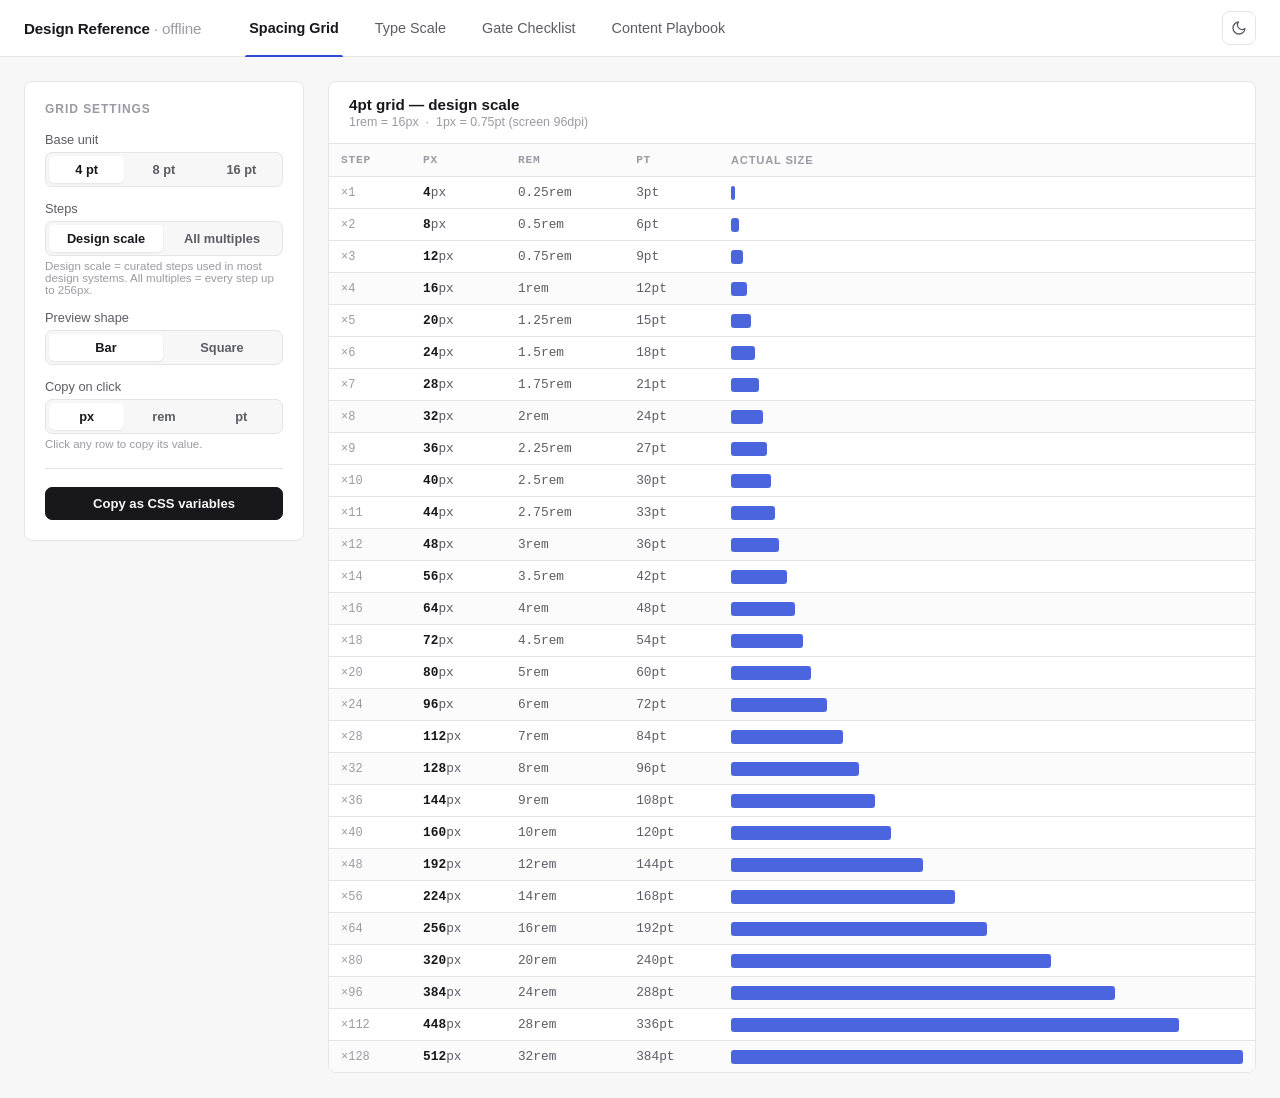
==== commit a966c126: "Add Content Playbook tool as a fourth tab (v2.2.0) A personal do-and-deliver guide for the content o" ====
--- a/index.html
+++ b/index.html
@@ -15,6 +15,7 @@
 <link rel="stylesheet" href="css/spacing.css">
 <link rel="stylesheet" href="css/type-scale.css">
 <link rel="stylesheet" href="css/gate-checklist.css">
+<link rel="stylesheet" href="css/content-playbook.css">
 </head>
 <body>
 
@@ -27,6 +28,7 @@
       <button class="tab-btn active" role="tab" data-tab="spacing" aria-selected="true">Spacing Grid</button>
       <button class="tab-btn" role="tab" data-tab="type" aria-selected="false">Type Scale</button>
       <button class="tab-btn" role="tab" data-tab="gates" aria-selected="false">Gate Checklist</button>
+      <button class="tab-btn" role="tab" data-tab="playbook" aria-selected="false">Content Playbook</button>
     </nav>
     <button class="theme-toggle" id="theme-toggle" aria-label="Toggle dark mode" title="Toggle dark mode">
       <svg class="icon-moon" viewBox="0 0 24 24" fill="none" stroke="currentColor" stroke-width="2" stroke-linecap="round" stroke-linejoin="round" aria-hidden="true">
@@ -297,6 +299,37 @@
   </div>
 </section>
 
+<!-- ============ CONTENT PLAYBOOK ============ -->
+<section id="panel-playbook" class="panel">
+  <div class="cp-topbar">
+    <div class="cp-pagebar" id="cp-pagebar">
+      <label for="cp-page">Page</label>
+      <select id="cp-page" class="pv-select"></select>
+      <button class="btn" id="cp-new">New page</button>
+      <button class="btn" id="cp-del">Delete</button>
+    </div>
+    <div class="cp-actions">
+      <button class="btn" id="cp-print-btn">Print page</button>
+      <button class="btn" id="cp-copy">Copy as Markdown</button>
+    </div>
+  </div>
+
+  <nav class="gc-steps" id="cp-steps" role="tablist" aria-label="Content stages"></nav>
+
+  <div class="content">
+    <div class="content-head">
+      <div>
+        <h3 id="cp-title"></h3>
+        <div class="sub" id="cp-short"></div>
+      </div>
+      <div class="head-controls">
+        <span class="gc-badge" id="cp-progress" role="status"></span>
+      </div>
+    </div>
+    <div class="cp-body" id="cp-body"></div>
+  </div>
+</section>
+
 </main>
 
 <div id="toast" role="status"></div>
@@ -321,9 +354,11 @@
 <script defer src="js/spacing.js"></script>
 <script defer src="js/type-scale.js"></script>
 <script defer src="js/gate-checklist.js"></script>
-
-<!-- Print-only report target, populated by the Gate Checklist tool. -->
+<script defer src="js/content-playbook.js"></script>
+
+<!-- Print-only report targets, populated by their tools (cleared on each other's print). -->
 <div id="gc-print" aria-hidden="true"></div>
+<div id="cp-print" aria-hidden="true"></div>
 
 </body>
 </html>
--- a/css/content-playbook.css
+++ b/css/content-playbook.css
@@ -0,0 +1,91 @@
+/* Content Playbook tool: personal do-and-deliver guide (guide + example + checklist + deliverable)
+   with a per-page worksheet. Reuses the shared stepper (.gc-steps), items (.gc-item) and badge. */
+
+/* ---------- Top bar: page selector + actions ---------- */
+.cp-topbar{
+  display:flex;align-items:center;justify-content:space-between;gap:16px;flex-wrap:wrap;margin-bottom:16px;
+}
+.cp-pagebar{display:flex;align-items:center;gap:8px;flex-wrap:wrap}
+.cp-pagebar label{font-size:.78rem;font-weight:600;color:var(--text-2)}
+.cp-pagebar select{min-width:150px}
+.cp-pagebar.cp-dim{opacity:.5}
+.cp-actions{display:flex;gap:8px;flex-wrap:wrap}
+.cp-topbar .btn{width:auto}
+
+/* ---------- Guide card ---------- */
+.cp-body{padding:20px}
+.cp-guide h4,.cp-check h4,.cp-sheet h4{
+  font-size:.72rem;font-weight:700;text-transform:uppercase;letter-spacing:.07em;color:var(--text-3);margin-bottom:8px;
+}
+.cp-guide p{font-size:.9rem;line-height:1.6;color:var(--text);margin-bottom:8px}
+.cp-guide .cp-why{font-size:.83rem;color:var(--text-2)}
+.cp-guide .cp-why strong{color:var(--text)}
+
+/* ---------- Good vs bad example ---------- */
+.cp-example{display:grid;grid-template-columns:1fr 1fr;gap:12px;margin:16px 0 20px}
+.cp-ex{border:1px solid var(--border);border-radius:9px;padding:12px 14px;background:var(--surface-2)}
+.cp-ex p{font-size:.85rem;line-height:1.5;color:var(--text-2);margin:0}
+.cp-ex-tag{
+  display:inline-block;font-family:var(--mono);font-size:.62rem;font-weight:700;text-transform:uppercase;letter-spacing:.05em;
+  padding:1px 7px;border-radius:4px;margin-bottom:7px;
+}
+.cp-bad{border-color:rgba(217,154,6,.35)}
+.cp-bad .cp-ex-tag{background:rgba(217,154,6,.16);color:#9a6d04}
+.cp-good{border-color:rgba(34,160,107,.4)}
+.cp-good .cp-ex-tag{background:rgba(34,160,107,.16);color:#1a865a}
+[data-theme="dark"] .cp-bad .cp-ex-tag{color:#e9bb54}
+[data-theme="dark"] .cp-good .cp-ex-tag{color:#5fd6a3}
+
+/* ---------- Worksheet ---------- */
+.cp-sheet{margin:8px 0 20px;padding:16px;border:1px solid var(--border);border-radius:10px;background:var(--surface-2)}
+.cp-sheet-hint{font-size:.78rem;color:var(--text-3);margin-bottom:12px}
+.cp-sheet-grid{display:grid;grid-template-columns:1fr 1fr;gap:12px}
+.cp-sheet-field{display:flex;flex-direction:column;gap:4px}
+.cp-sheet-field.cp-wide{grid-column:1 / -1}
+.cp-sheet-field span{font-size:.75rem;font-weight:600;color:var(--text-2)}
+.cp-sheet-field input,.cp-sheet-field select,.cp-sheet-field textarea{
+  font:inherit;font-size:.85rem;padding:8px 10px;border:1px solid var(--border-strong);border-radius:6px;
+  background:var(--surface);color:var(--text);width:100%;resize:vertical;
+}
+.cp-sheet-field input:focus,.cp-sheet-field select:focus,.cp-sheet-field textarea:focus{
+  outline:2px solid var(--accent);outline-offset:-1px;border-color:var(--accent);
+}
+
+/* ---------- Checklist (reuses .gc-item) ---------- */
+.cp-check{margin-top:4px}
+.cp-check .gc-item input{accent-color:var(--accent)}
+
+/* ---------- Deliverable callout ---------- */
+.cp-deliver{
+  margin-top:18px;padding:12px 14px;border-radius:9px;
+  background:var(--accent-soft);border:1px solid var(--accent);
+  font-size:.86rem;color:var(--text);line-height:1.5;
+}
+.cp-deliver-tag{
+  display:inline-block;font-family:var(--mono);font-size:.62rem;font-weight:700;text-transform:uppercase;letter-spacing:.05em;
+  color:var(--accent);margin-right:8px;
+}
+
+@media (max-width:900px){
+  .cp-example,.cp-sheet-grid{grid-template-columns:1fr}
+}
+
+/* ---------- Print handoff sheet ---------- */
+#cp-print{display:none}
+@media print{
+  body > *{display:none !important}
+  #cp-print{display:block !important;color:#000;font-family:var(--sans)}
+  #cp-print h1{font-size:20pt;margin:0 0 4pt}
+  #cp-print .cp-print-meta{font-size:9pt;color:#555;margin:0 0 16pt}
+  #cp-print h2{font-size:12pt;margin:14pt 0 4pt;border-bottom:1px solid #000;padding-bottom:2pt;break-after:avoid}
+  #cp-print table.cp-print-sheet{border-collapse:collapse;width:100%;font-size:9.5pt;margin-bottom:6pt}
+  #cp-print .cp-print-sheet th{text-align:left;width:32%;vertical-align:top;padding:3pt 8pt 3pt 0;color:#333}
+  #cp-print .cp-print-sheet td{padding:3pt 0;border-bottom:1px solid #ddd}
+  #cp-print ul.cp-print-items{list-style:none;margin:0;padding:0;font-size:9.5pt}
+  #cp-print .cp-print-items li{display:flex;gap:6pt;align-items:baseline;padding:1.5pt 0;break-inside:avoid}
+  #cp-print .cp-print-box{
+    flex:none;width:11pt;height:11pt;border:1px solid #000;border-radius:2pt;
+    display:inline-flex;align-items:center;justify-content:center;font-size:8pt;
+  }
+  #cp-print .cp-print-items li.off{color:#777}
+}
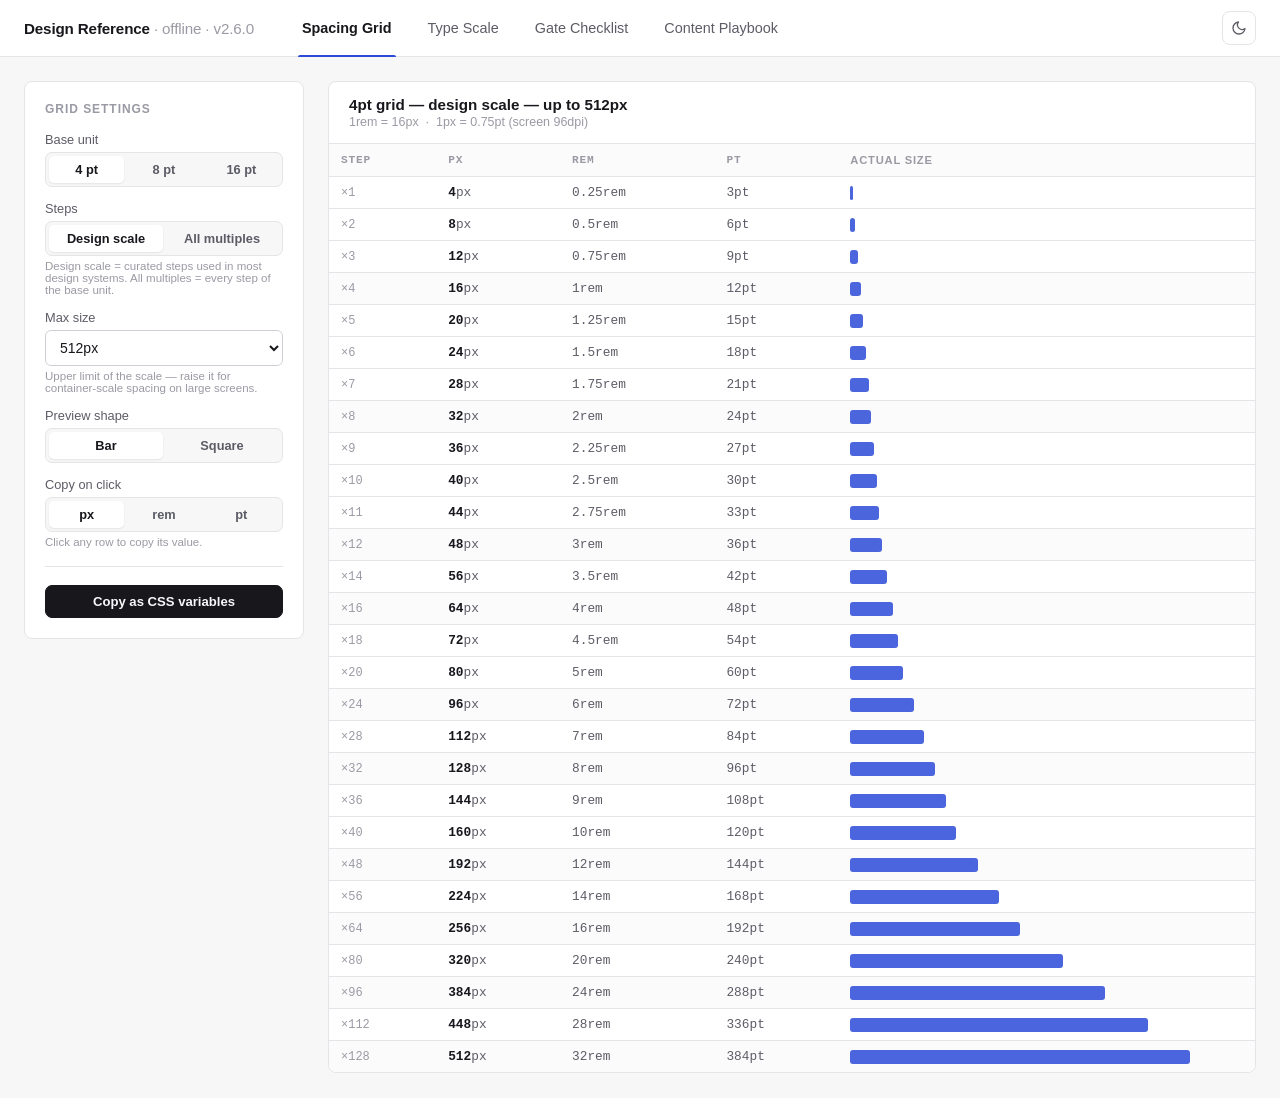
==== commit 1a1678b1: "Add Spacing Grid max-size control and header version (v2.6.0) Spacing Grid gains a Max size control " ====
--- a/index.html
+++ b/index.html
@@ -23,7 +23,7 @@
 
 <header>
   <div class="topbar">
-    <div class="brand">Design Reference <span>· offline</span></div>
+    <div class="brand">Design Reference <span>· offline</span><span id="brand-ver"></span></div>
     <nav role="tablist">
       <button class="tab-btn active" role="tab" data-tab="spacing" aria-selected="true">Spacing Grid</button>
       <button class="tab-btn" role="tab" data-tab="type" aria-selected="false">Type Scale</button>
@@ -63,7 +63,19 @@
           <button data-v="curated" class="active">Design scale</button>
           <button data-v="all">All multiples</button>
         </div>
-        <div class="hint">Design scale = curated steps used in most design systems. All multiples = every step up to 256px.</div>
+        <div class="hint">Design scale = curated steps used in most design systems. All multiples = every step of the base unit.</div>
+      </div>
+      <div class="field">
+        <label for="sp-max">Max size</label>
+        <select id="sp-max">
+          <option value="512" selected>512px</option>
+          <option value="768">768px</option>
+          <option value="1024">1024px</option>
+          <option value="1280">1280px</option>
+          <option value="1536">1536px</option>
+          <option value="1920">1920px</option>
+        </select>
+        <div class="hint">Upper limit of the scale — raise it for container-scale spacing on large screens.</div>
       </div>
       <div class="field">
         <label>Preview shape</label>
@@ -309,8 +321,10 @@
       <button class="btn" id="cp-del">Delete</button>
     </div>
     <div class="cp-actions">
-      <button class="btn" id="cp-print-btn">Print page</button>
-      <button class="btn" id="cp-copy">Copy as Markdown</button>
+      <button class="btn" id="cp-brief" title="Blank brief to copy and send to the client to fill in">Client brief</button>
+      <span class="cp-actions-sep" aria-hidden="true"></span>
+      <button class="btn" id="cp-print-btn" title="Print / PDF of your filled page — for your own records">Print handoff</button>
+      <button class="btn" id="cp-copy" title="Copy your filled page as Markdown — for your own records">Copy handoff</button>
     </div>
   </div>
 
--- a/css/components.css
+++ b/css/components.css
@@ -90,5 +90,7 @@
 .modal-box pre{
   overflow:auto;padding:16px 18px;font-family:var(--mono);font-size:.78rem;line-height:1.55;
   color:var(--text-2);flex:1;
+  /* wrap long lines (prose exports like the client brief) instead of scrolling off-screen */
+  white-space:pre-wrap;overflow-wrap:break-word;
 }
 .modal-foot{padding:12px 18px;border-top:1px solid var(--border)}
--- a/css/content-playbook.css
+++ b/css/content-playbook.css
@@ -9,8 +9,11 @@
 .cp-pagebar label{font-size:.78rem;font-weight:600;color:var(--text-2)}
 .cp-pagebar select{min-width:150px}
 .cp-pagebar.cp-dim{opacity:.5}
-.cp-actions{display:flex;gap:8px;flex-wrap:wrap}
+.cp-actions{display:flex;gap:8px;flex-wrap:wrap;align-items:center}
 .cp-topbar .btn{width:auto}
+/* divider between the "send to the client" action and the "your records" actions */
+.cp-actions-sep{width:1px;align-self:stretch;background:var(--border);margin:0 4px}
+@media (max-width:900px){ .cp-actions-sep{display:none} }
 
 /* ---------- Guide card ---------- */
 .cp-body{padding:20px}
@@ -35,6 +38,25 @@
 .cp-good .cp-ex-tag{background:rgba(34,160,107,.16);color:#1a865a}
 [data-theme="dark"] .cp-bad .cp-ex-tag{color:#e9bb54}
 [data-theme="dark"] .cp-good .cp-ex-tag{color:#5fd6a3}
+
+/* ---------- Stepper group labels + divider (site-wide vs per page) ---------- */
+#cp-steps{align-items:center}
+.cp-steps-label{
+  flex:none;font-size:.66rem;font-weight:700;text-transform:uppercase;letter-spacing:.06em;
+  color:var(--text-3);padding:0 4px;white-space:nowrap;
+}
+.cp-steps-sep{flex:none;width:1px;align-self:stretch;background:var(--border);margin:0 8px}
+
+/* ---------- Tips block (e.g. collecting content from the client) ---------- */
+.cp-tips{
+  margin:8px 0 20px;padding:14px 16px;border:1px solid var(--border);border-radius:10px;background:var(--surface-2);
+}
+.cp-tips h4{
+  font-size:.72rem;font-weight:700;text-transform:uppercase;letter-spacing:.07em;color:var(--text-3);margin-bottom:10px;
+}
+.cp-tips ul{margin:0;padding-left:18px}
+.cp-tips li{font-size:.85rem;line-height:1.5;color:var(--text-2);margin-bottom:6px}
+.cp-tips li:last-child{margin-bottom:0}
 
 /* ---------- Worksheet ---------- */
 .cp-sheet{margin:8px 0 20px;padding:16px;border:1px solid var(--border);border-radius:10px;background:var(--surface-2)}
